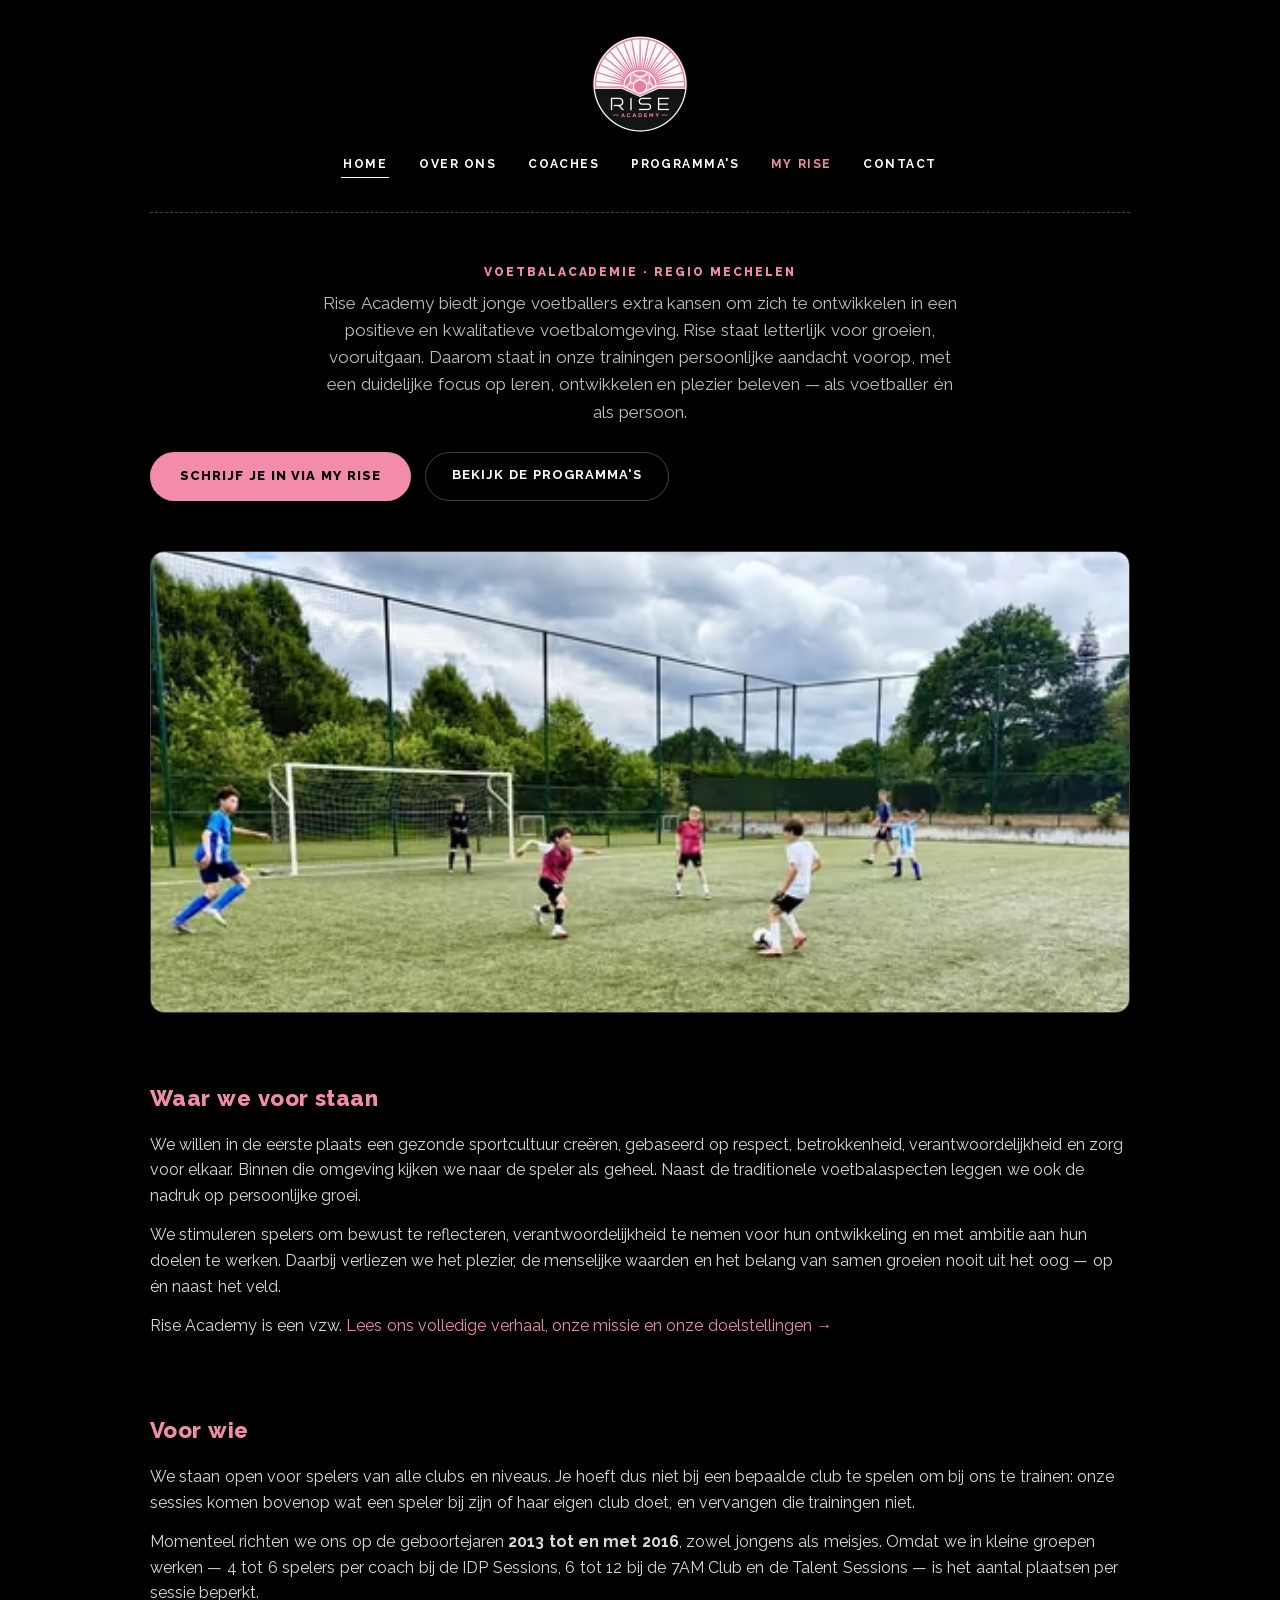
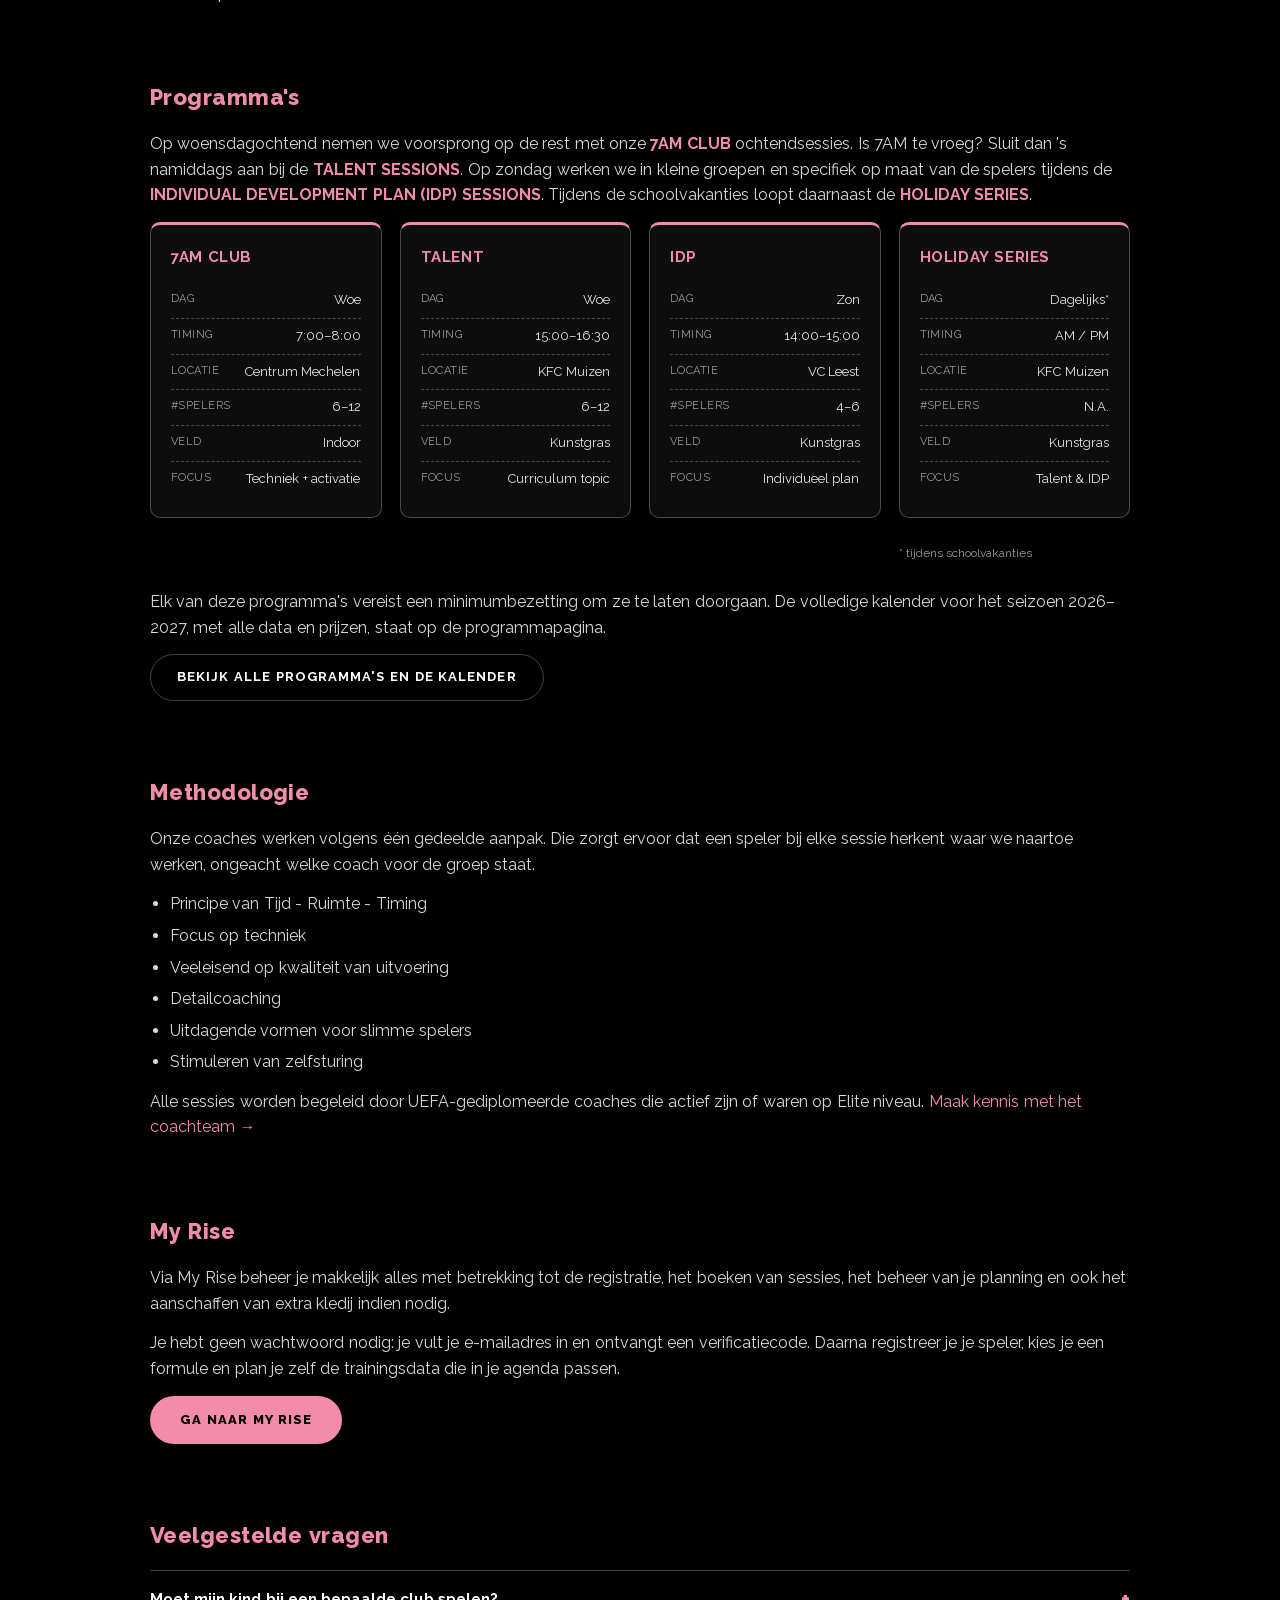
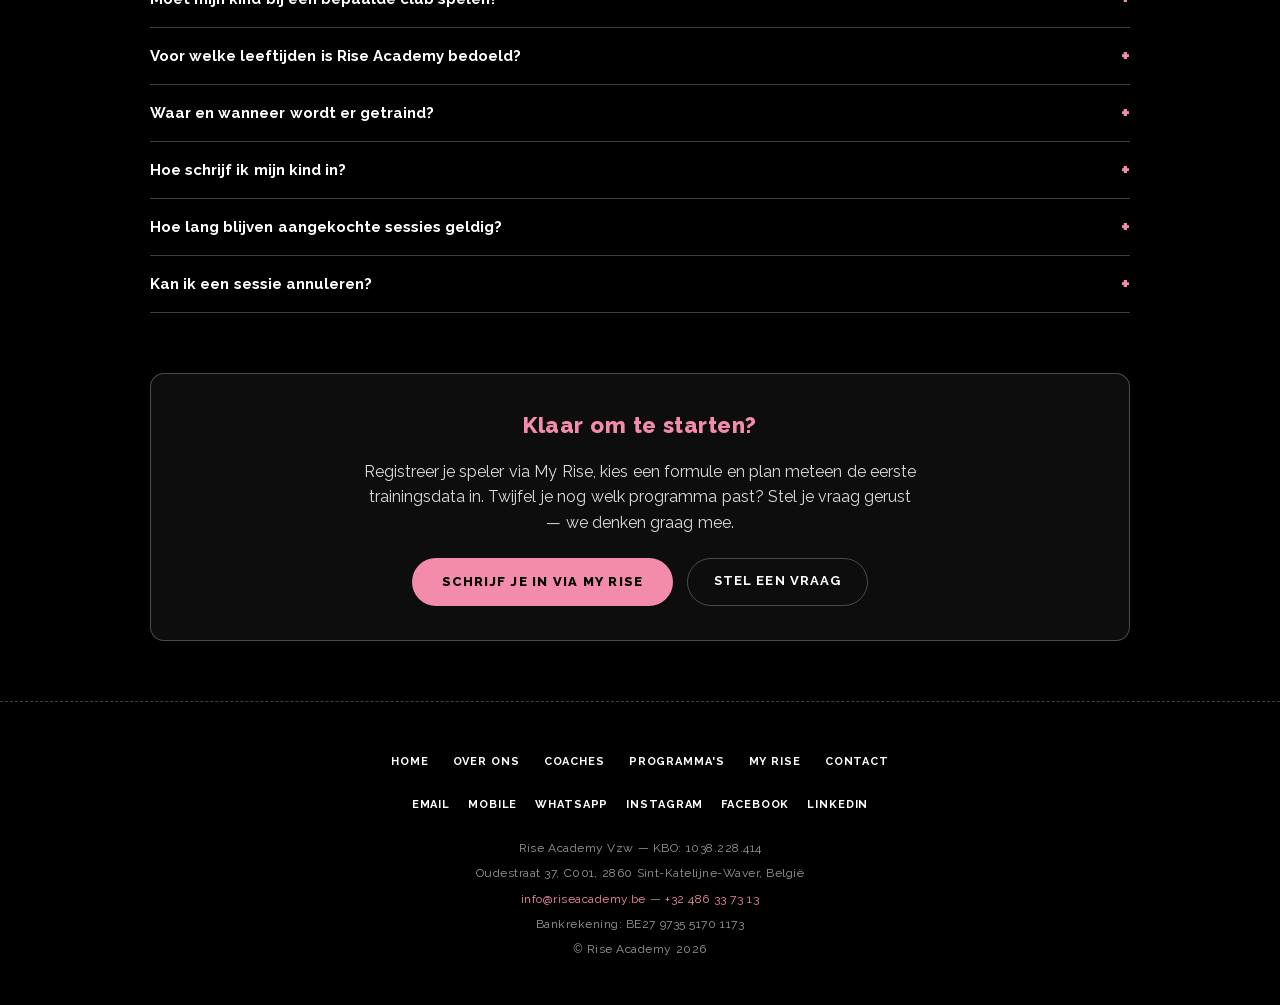
==== index.html @ 2371a27f "Add files via upload" ====
<!DOCTYPE html>
<html lang="nl">
<head>
<meta charset="UTF-8">
<meta name="viewport" content="width=device-width, initial-scale=1">
<title>Rise Academy — Voetbalacademie voor jonge spelers in Mechelen</title>
<meta name="description" content="Rise Academy biedt jonge voetballers in Mechelen extra kansen om zich te ontwikkelen: 7AM Club, Talent Sessions en IDP Sessions, begeleid door UEFA-gediplomeerde coaches.">
<link rel="canonical" href="https://riseacademy.be/">
<meta property="og:title" content="Rise Academy — Voetbalacademie voor jonge spelers">
<meta property="og:description" content="Extra kansen om te groeien als voetballer én als persoon. Ontdek onze programma's, coaches en My Rise.">
<meta property="og:type" content="website">
<meta property="og:url" content="https://riseacademy.be/">
<meta property="og:image" content="https://riseacademy.be/assets/images/logo.jpg">
<link rel="preload" href="assets/fonts/raleway.woff2" as="font" type="font/woff2" crossorigin>
<!--css--><style>@font-face{
  font-family:'Raleway';
  font-style:normal;
  font-weight:400 800;
  font-display:swap;
  src:url('assets/fonts/raleway.woff2') format('woff2');
}
:root{
  --black:#000;
  --white:#fff;
  --pink:#F38CAA;
  --pink-deep:#C23D63;
  --grey:#9a9a9a;
  --gold:#D9AE55;
  --line:rgba(255,255,255,.25);
  --panel:rgba(255,255,255,.05);
  --max:980px;
}
*,*::before,*::after{box-sizing:border-box}
html{scroll-behavior:smooth}
body{
  margin:0;
  background:var(--black);
  color:var(--white);
  font-family:'Raleway',Arial,Helvetica,sans-serif;
  font-weight:400;
  line-height:1.6;
  -webkit-font-smoothing:antialiased;
}
img{max-width:100%;display:block}
a{color:var(--pink);text-decoration:none}
a:hover{text-decoration:underline}
.wrap{max-width:var(--max);margin:0 auto;padding:0 24px}
.site-header{
  padding:36px 24px 18px;
  text-align:center;
}
.logo-badge{
  width:96px;height:96px;
  border-radius:50%;
  overflow:hidden;
  margin:0 auto 18px;
  background:var(--black);
}
.logo-badge img{width:100%;height:100%;object-fit:cover}
nav.site-nav ul{
  list-style:none;
  display:flex;
  flex-wrap:wrap;
  justify-content:center;
  gap:10px 28px;
  margin:0 0 18px;
  padding:0;
}
nav.site-nav a{
  color:var(--white);
  font-size:12px;
  font-weight:700;
  letter-spacing:.12em;
  text-transform:uppercase;
  padding:6px 2px;
}
nav.site-nav a:hover,
nav.site-nav a[aria-current="page"]{
  color:var(--pink);
  text-decoration:none;
  border-bottom:1px solid var(--pink);
}
nav.site-nav a.nav-home{color:var(--white)}
nav.site-nav a.nav-home:hover,
nav.site-nav a.nav-home[aria-current="page"]{
  color:var(--white);
  border-bottom-color:var(--white);
}
nav.site-nav a.nav-myrise{color:var(--pink)}
nav.site-nav a.nav-myrise:hover,
nav.site-nav a.nav-myrise[aria-current="page"]{
  color:var(--pink);
  border-bottom-color:var(--pink);
}
.divider{
  border:none;
  border-top:1px dashed var(--line);
  max-width:var(--max);
  margin:0 auto 40px;
}
.hero{
  text-align:center;
  padding:10px 24px 50px;
}
.hero h1{
  font-size:clamp(28px,4vw,44px);
  font-weight:800;
  color:var(--pink);
  margin:0 0 14px;
  letter-spacing:.01em;
}
.hero p.lede{
  max-width:640px;
  margin:0 auto;
  color:rgba(255,255,255,.75);
  font-size:17px;
}
.photo-band{
  border-radius:14px;
  overflow:hidden;
  border:1px solid var(--line);
  margin:0 0 8px;
}
.photo-band img{
  width:100%;
  height:min(56vh,460px);
  object-fit:cover;
  display:block;
}
.photo-grid-2{
  display:grid;
  grid-template-columns:1fr 1fr;
  gap:20px;
  margin:0 0 8px;
}
.photo-grid-2 .photo-band{margin-bottom:0}
.photo-grid-2 .photo-band img{height:min(50vh,420px)}
@media (max-width:640px){
  .photo-grid-2{grid-template-columns:1fr}
}
section{
  padding:0 24px 60px;
}
section .wrap{padding:0}
h2{
  color:var(--pink);
  font-size:22px;
  font-weight:800;
  letter-spacing:.02em;
  margin:0 0 16px;
}
h3{
  color:var(--white);
  font-size:17px;
  font-weight:700;
  letter-spacing:.04em;
  text-transform:uppercase;
  margin:26px 0 8px;
}
p{margin:0 0 14px;color:rgba(255,255,255,.85)}
ul.plain{margin:0 0 14px;padding-left:20px;color:rgba(255,255,255,.85)}
ul.plain li{margin-bottom:6px}
.eyebrow{
  color:var(--pink);
  font-size:12px;
  font-weight:800;
  letter-spacing:.16em;
  text-transform:uppercase;
  margin-bottom:8px;
  display:block;
}
.btn{
  display:inline-block;
  background:var(--pink);
  color:var(--black);
  font-weight:800;
  font-size:13px;
  letter-spacing:.08em;
  text-transform:uppercase;
  padding:14px 30px;
  border-radius:30px;
  border:none;
  cursor:pointer;
}
.btn:hover{background:#fff;text-decoration:none}
.btn-outline{
  display:inline-block;
  background:transparent;
  color:var(--white);
  font-weight:700;
  font-size:13px;
  letter-spacing:.08em;
  text-transform:uppercase;
  padding:12px 26px;
  border-radius:30px;
  border:1px solid var(--line);
}
.btn-outline:hover{border-color:var(--pink);color:var(--pink);text-decoration:none}
.grid{
  display:grid;
  gap:22px;
  grid-template-columns:repeat(auto-fit,minmax(240px,1fr));
}
.card{
  background:var(--panel);
  border:1px solid var(--line);
  border-radius:10px;
  padding:22px;
}
.card h3{margin-top:0;color:var(--pink)}
.card ul.plain{margin-bottom:0;font-size:14px}
.coaches-grid{
  display:grid;
  gap:24px;
  grid-template-columns:repeat(3,1fr);
  margin-bottom:10px;
}
@media (max-width:800px){
  .coaches-grid{grid-template-columns:repeat(2,1fr)}
}
@media (max-width:560px){
  .coaches-grid{grid-template-columns:1fr}
}
.coach-card{
  background:var(--panel);
  border:1px solid var(--line);
  border-radius:10px;
  padding:20px;
}
.coach-photo{
  width:100%;
  aspect-ratio:1/1;
  border-radius:8px;
  border:1px solid var(--line);
  background:rgba(255,255,255,.05);
  display:flex;
  align-items:center;
  justify-content:center;
  overflow:hidden;
  margin-bottom:16px;
}
.coach-photo svg{
  width:52%;
  height:52%;
  
  fill:rgba(255,255,255,.32);
}
.coach-photo img{
  width:100%;
  height:100%;
  object-fit:cover;
}
.coach-card h3{
  color:var(--pink);
  font-size:17px;
  letter-spacing:.03em;
  margin:0 0 8px;
}
.coach-card ul.plain{
  font-size:13px;
  letter-spacing:.02em;
  text-transform:uppercase;
  color:var(--grey);
  margin-bottom:0;
}
.table-wrap{overflow-x:auto;margin:0 0 20px}
table{
  border-collapse:collapse;
  width:100%;
  font-size:14px;
  min-width:480px;
}
table caption{
  text-align:left;
  color:var(--pink);
  font-weight:700;
  text-transform:uppercase;
  letter-spacing:.06em;
  font-size:12px;
  margin-bottom:8px;
}
th,td{
  border:1px solid var(--line);
  padding:10px 12px;
  text-align:left;
}
th{
  background:var(--panel);
  color:var(--pink);
  text-transform:uppercase;
  font-size:11px;
  letter-spacing:.06em;
}
td{color:rgba(255,255,255,.85)}
.summary-grid{
  display:grid;
  gap:18px;
  grid-template-columns:repeat(4,1fr);
  margin:0 0 20px;
}
@media (max-width:900px){.summary-grid{grid-template-columns:repeat(2,1fr)}}
@media (max-width:520px){.summary-grid{grid-template-columns:1fr}}
.summary-grid-note{grid-column:var(--note-col,4);margin-top:0}
@media (max-width:900px){.summary-grid-note{grid-column:var(--note-col-md,2)}}
@media (max-width:520px){.summary-grid-note{grid-column:1}}
.summary-card{
  background:var(--panel);
  border:1px solid var(--line);
  border-top:3px solid var(--pink);
  border-radius:10px;
  padding:20px;
}
.summary-card h3{
  color:var(--pink);
  margin:0 0 14px;
  font-size:15px;
}
.summary-card dl{margin:0}
.summary-card .row{
  display:flex;
  justify-content:space-between;
  gap:10px;
  padding:7px 0;
  border-top:1px dashed var(--line);
  font-size:13px;
}
.summary-card .row:first-child{border-top:none}
.summary-card .row dt{color:var(--grey);text-transform:uppercase;letter-spacing:.04em;font-size:11px}
.summary-card .row dd{margin:0;text-align:right;color:rgba(255,255,255,.9)}
.cal-dot.dot-game1ai{background:var(--gold)}
.day-detail .session-card .sc-badge.badge-game1ai{border-color:var(--gold);color:var(--gold)}
.info-strip{
  display:flex;
  flex-wrap:wrap;
  gap:0;
  border:1px solid var(--line);
  border-radius:10px;
  overflow:hidden;
  margin:0 0 22px;
}
.info-strip > div{
  flex:1 1 160px;
  padding:16px 20px;
  border-left:1px dashed var(--line);
}
.info-strip > div:first-child{border-left:none}
.info-strip .info-label{
  display:block;
  color:var(--pink);
  font-size:10px;
  font-weight:800;
  letter-spacing:.1em;
  text-transform:uppercase;
  margin-bottom:4px;
}
.info-strip .info-value{font-size:14px;color:#fff}
.profile-line{
  color:var(--pink);
  font-style:normal;
  font-weight:600;
}
.date-chips-group{margin:0 0 22px}
.date-chips-month{
  display:flex;
  align-items:baseline;
  gap:14px;
  margin:14px 0 8px;
}
.date-chips-month .month-label{
  color:var(--grey);
  font-size:11px;
  font-weight:800;
  letter-spacing:.1em;
  text-transform:uppercase;
  min-width:64px;
}
.date-chips{
  display:flex;
  flex-wrap:wrap;
  gap:8px;
}
.date-chip{
  display:inline-block;
  border:1px solid rgba(243,140,170,.5);
  color:#fff;
  background:rgba(243,140,170,.08);
  font-size:12px;
  font-weight:700;
  padding:6px 12px;
  border-radius:20px;
}
.date-chip.is-vacation{
  border-style:dashed;
  background:transparent;
  color:var(--grey);
}
.chips-note{font-size:12px;color:var(--grey);margin:8px 0 0}
.session-cards{
  display:flex;
  flex-direction:column;
  gap:8px;
  margin:0 0 22px;
}
.session-card{
  display:flex;
  align-items:center;
  gap:16px;
  border:1px solid var(--line);
  border-radius:8px;
  padding:12px 16px;
}
.session-card .sc-date{
  min-width:110px;
  font-weight:700;
  font-size:13px;
}
.session-card .sc-date .sc-day{
  display:block;
  color:var(--grey);
  font-size:10px;
  text-transform:uppercase;
  letter-spacing:.08em;
  font-weight:700;
}
.session-card .sc-time{flex:1;font-size:13px;color:rgba(255,255,255,.8)}
.session-card .sc-badge{
  border:1px solid var(--pink);
  color:var(--pink);
  font-size:10px;
  font-weight:800;
  letter-spacing:.08em;
  text-transform:uppercase;
  padding:4px 10px;
  border-radius:20px;
}
.calendar-filters{
  display:flex;
  flex-wrap:wrap;
  gap:10px;
  margin:0 0 26px;
}
.cal-filter{
  display:inline-flex;
  align-items:center;
  gap:8px;
  border:1px solid var(--line);
  color:var(--white);
  font-size:12px;
  font-weight:700;
  letter-spacing:.04em;
  text-transform:uppercase;
  padding:8px 16px;
  border-radius:30px;
  background:transparent;
  cursor:pointer;
}
.cal-filter .cal-swatch{width:11px;height:11px;flex:none;border-radius:3px}
.cal-filter[data-active="true"]{border-color:var(--pink);color:var(--pink)}
.cal-filter[data-active="false"]{opacity:.35}
.cal-months{
  display:grid;
  gap:22px;
  grid-template-columns:repeat(auto-fit,minmax(230px,1fr));
}
.cal-month{
  border:1px solid var(--line);
  border-radius:10px;
  padding:16px;
}
.cal-month h4{
  margin:0 0 12px;
  color:var(--pink);
  font-size:13px;
  font-weight:800;
  letter-spacing:.08em;
  text-transform:uppercase;
  text-align:center;
}
.cal-grid{
  display:grid;
  grid-template-columns:repeat(7,1fr);
  gap:4px;
  text-align:center;
}
.cal-grid .cal-dow{
  font-size:9px;
  color:var(--grey);
  letter-spacing:.04em;
  padding-bottom:4px;
}
.cal-grid .cal-day{
  position:relative;
  aspect-ratio:1/1;
  display:flex;
  align-items:center;
  justify-content:center;
  font-size:11px;
  color:rgba(255,255,255,.55);
  border-radius:6px;
  transition:background-color .15s;
}
.cal-grid .cal-day.empty{visibility:hidden}
.cal-grid .cal-day.has-session{
  color:#fff;
  font-weight:700;
  cursor:pointer;
}
.cal-grid .cal-day.has-session:hover{background:rgba(255,255,255,.1)}
.cal-grid .cal-day.is-selected{
  background:rgba(255,255,255,.05);
  box-shadow:0 0 0 2px var(--pink) inset;
}
.cal-grid .cal-day .cal-dots{
  position:absolute;
  bottom:3px;
  left:50%;
  transform:translateX(-50%);
  display:flex;
  gap:3px;
}
.cal-dot{width:7px;height:7px;border-radius:2px}
.cal-dot.dot-amclub{background:var(--pink)}
.cal-dot.dot-talent{background:#fff}
.cal-dot.dot-idp{background:var(--pink-deep)}
.cal-dot.dot-holiday{background:var(--grey)}
.cal-dot.hidden-type{display:none}
.cal-legend{
  display:flex;
  flex-wrap:wrap;
  gap:16px;
  margin:22px 0 0;
  font-size:11px;
  color:var(--grey);
  text-transform:uppercase;
  letter-spacing:.04em;
}
.cal-legend span{display:inline-flex;align-items:center;gap:6px}
.day-detail-backdrop{
  display:none;
  position:fixed;
  inset:0;
  background:rgba(0,0,0,.75);
  z-index:200;
  align-items:center;
  justify-content:center;
  padding:24px;
}
.day-detail-backdrop.is-open{display:flex}
.day-detail{
  background:#0a0a0a;
  border:1px solid var(--line);
  border-radius:14px;
  padding:26px;
  max-width:520px;
  width:100%;
  max-height:80vh;
  overflow-y:auto;
  box-shadow:0 20px 60px rgba(0,0,0,.6);
}
.day-detail-header{
  display:flex;
  align-items:center;
  justify-content:space-between;
  gap:12px;
  margin-bottom:16px;
}
.day-detail-header h4{
  margin:0;
  color:var(--pink);
  font-size:16px;
  font-weight:700;
  text-transform:none;
  letter-spacing:.01em;
}
.day-detail-close{
  background:none;
  border:1px solid var(--line);
  color:var(--grey);
  font-size:13px;
  line-height:1;
  cursor:pointer;
  padding:6px 10px;
  border-radius:20px;
}
.day-detail-close:hover{border-color:var(--pink);color:var(--pink)}
.day-detail-empty{color:var(--grey);font-size:13px;margin:0}
.day-detail .session-card .sc-badge.badge-amclub{border-color:var(--pink);color:var(--pink)}
.day-detail .session-card .sc-badge.badge-talent{border-color:#fff;color:#fff}
.day-detail .session-card .sc-badge.badge-idp{border-color:var(--pink-deep);color:var(--pink-deep)}
.day-detail .session-card .sc-badge.badge-holiday{border-color:var(--grey);color:var(--grey)}
.social-icons{
  display:flex;
  flex-wrap:wrap;
  justify-content:center;
  gap:18px;
  margin:0 0 34px;
}
.social-icon{
  display:flex;
  flex-direction:column;
  align-items:center;
  gap:8px;
  width:76px;
  color:var(--white);
}
.social-icon svg{width:26px;height:26px;fill:none;stroke:currentColor;stroke-width:1.6}
.social-icon span{font-size:10px;font-weight:700;letter-spacing:.06em;text-transform:uppercase;color:var(--grey)}
.social-icon:hover{color:var(--pink)}
.social-icon:hover span{color:var(--pink)}
.pill-nav{
  display:flex;
  flex-wrap:wrap;
  gap:10px;
  margin:0 0 34px;
}
.pill-nav a{
  border:1px solid var(--line);
  color:var(--white);
  font-size:12px;
  font-weight:700;
  letter-spacing:.06em;
  text-transform:uppercase;
  padding:9px 18px;
  border-radius:30px;
}
.pill-nav a:hover{border-color:var(--pink);color:var(--pink);text-decoration:none}
.program-block{
  border-top:1px dashed var(--line);
  padding-top:40px;
  margin-top:40px;
  scroll-margin-top:24px;
}
.steps{
  display:grid;
  gap:16px;
  grid-template-columns:repeat(4,1fr);
  margin:20px 0 10px;
}
@media (max-width:880px){
  .steps{grid-template-columns:repeat(2,1fr)}
}
@media (max-width:520px){
  .steps{grid-template-columns:1fr}
}
.step-card{
  background:var(--panel);
  border:1px solid var(--line);
  border-radius:10px;
  padding:22px;
}
.step-card .step-num{
  color:var(--pink);
  font-weight:800;
  font-size:12px;
  letter-spacing:.1em;
  text-transform:uppercase;
  margin-bottom:6px;
  display:block;
}
.contact-list{list-style:none;margin:0 0 30px;padding:0}
.contact-list li{
  border-top:1px dashed var(--line);
  padding:14px 0;
  font-size:15px;
}
.contact-list li:first-child{border-top:none}
.contact-list span{
  display:inline-block;
  width:110px;
  color:var(--grey);
  font-size:11px;
  letter-spacing:.08em;
  text-transform:uppercase;
}
.cta-center{text-align:center;margin:28px 0 0}
.contact-form{
  max-width:520px;
  margin:0 0 10px;
}
.contact-form .form-row{
  margin-bottom:18px;
}
.contact-form label{
  display:block;
  color:var(--grey);
  font-size:11px;
  font-weight:700;
  letter-spacing:.08em;
  text-transform:uppercase;
  margin-bottom:8px;
}
.contact-form input,
.contact-form textarea{
  width:100%;
  background:var(--panel);
  border:1px solid var(--line);
  border-radius:8px;
  padding:12px 14px;
  color:#fff;
  font-family:inherit;
  font-size:14px;
  resize:vertical;
}
.contact-form input:focus,
.contact-form textarea:focus{
  outline:none;
  border-color:var(--pink);
}
.contact-form button{margin-bottom:10px}
.myrise-embed{
  border:1px solid var(--line);
  border-radius:14px;
  overflow:hidden;
  margin:0 0 12px;
  background:var(--panel);
}
.myrise-embed iframe{
  width:100%;
  height:min(85vh,900px);
  border:none;
  display:block;
}
.myrise-panel{
  text-align:center;
  background:var(--panel);
  border:1px solid var(--line);
  border-radius:14px;
  padding:50px 30px;
  margin:0 0 40px;
}
.myrise-panel h2{margin-bottom:10px}
footer{
  padding:50px 24px 40px;
  text-align:center;
  border-top:1px dashed var(--line);
  color:var(--grey);
  font-size:12px;
  letter-spacing:.04em;
}
footer p{color:var(--grey);font-size:12px;margin:0 0 6px}
.social-links{
  display:flex;
  justify-content:center;
  gap:18px;
  margin:0 0 26px;
  flex-wrap:wrap;
}
.social-links a{
  color:var(--white);
  font-size:11px;
  font-weight:700;
  letter-spacing:.08em;
  text-transform:uppercase;
}
.social-links a:hover{color:var(--pink);text-decoration:none}
.back-home{
  display:inline-block;
  margin-bottom:26px;
  color:var(--grey);
  font-size:11px;
  letter-spacing:.1em;
  text-transform:uppercase;
}
.back-home:hover{color:var(--pink)}
@media (max-width:600px){
  .site-header{padding:26px 16px 14px}
  section{padding:0 16px 46px}
}
.skip-link{
  position:absolute;left:-9999px;top:0;
  background:var(--pink);color:var(--black);
  padding:12px 20px;border-radius:0 0 8px 0;
  font-weight:800;font-size:13px;letter-spacing:.06em;text-transform:uppercase;
  z-index:100;
}
.skip-link:focus{left:0;text-decoration:none}
a.logo-badge{display:block;text-decoration:none}
a.logo-badge:hover{outline:2px solid var(--pink);outline-offset:3px}
nav.site-nav a:focus-visible,
.skip-link:focus-visible,
footer a:focus-visible{outline:2px solid var(--pink);outline-offset:3px}
.breadcrumb{
  max-width:var(--max);margin:0 auto;padding:14px 24px 0;
  font-size:11px;letter-spacing:.08em;text-transform:uppercase;color:var(--grey);
}
.breadcrumb ol{list-style:none;display:flex;flex-wrap:wrap;gap:8px;margin:0;padding:0}
.breadcrumb li+li::before{content:"›";margin-right:8px;color:var(--grey)}
.breadcrumb a{color:var(--grey)}
.breadcrumb a:hover{color:var(--pink)}
.breadcrumb [aria-current]{color:var(--white)}
.cta-band{
  border:1px solid var(--line);
  border-radius:14px;
  background:var(--panel);
  padding:34px 28px;
  text-align:center;
}
.cta-band h2{margin-top:0}
.cta-band p{max-width:56ch;margin-left:auto;margin-right:auto}
.cta-actions{
  display:flex;flex-wrap:wrap;justify-content:center;
  gap:14px;margin-top:22px;
}
.hero-actions{display:flex;flex-wrap:wrap;gap:14px;margin-top:26px}
.faq{border-top:1px solid var(--line);margin-top:8px}
.faq details{border-bottom:1px solid var(--line);padding:16px 0}
.faq summary{
  cursor:pointer;font-weight:700;font-size:15px;
  list-style:none;display:flex;justify-content:space-between;gap:16px;align-items:center;
}
.faq summary::-webkit-details-marker{display:none}
.faq summary::after{content:"+";color:var(--pink);font-weight:800;font-size:20px;line-height:1}
.faq details[open] summary::after{content:"–"}
.faq summary:hover{color:var(--pink)}
.faq p{margin:12px 0 0;color:#d8d8d8;font-size:14px}
.footer-nav{
  display:flex;justify-content:center;flex-wrap:wrap;
  gap:10px 24px;margin:0 0 24px;padding:0;list-style:none;
}
.footer-nav a{
  color:var(--white);font-size:11px;font-weight:700;
  letter-spacing:.08em;text-transform:uppercase;
}
.footer-nav a:hover{color:var(--pink);text-decoration:none}
@media (max-width:600px){
  .cta-band{padding:26px 18px}
  .hero-actions .btn,.hero-actions .btn-outline,
  .cta-actions .btn,.cta-actions .btn-outline{width:100%;text-align:center}
  .breadcrumb{padding:12px 16px 0}
}
.promo{
  position:relative;
  display:flex;
  align-items:center;
  gap:22px;
  max-width:900px;
  margin:0 auto 30px;
  padding:26px 30px;
  border:1px solid rgba(243,140,170,.45);
  border-radius:14px;
  background:#000;
  color:var(--white);
  text-align:left;
}
.promo:hover{border-color:var(--pink);text-decoration:none}
.promo:focus-visible{outline:2px solid var(--pink);outline-offset:3px}
.promo::before,.promo::after{content:"";position:absolute;width:14px;height:14px;pointer-events:none}
.promo::before{top:9px;left:9px;border-top:1px solid rgba(243,140,170,.75);border-left:1px solid rgba(243,140,170,.75)}
.promo::after{bottom:9px;right:9px;border-bottom:1px solid rgba(243,140,170,.75);border-right:1px solid rgba(243,140,170,.75)}
.promo-body{flex:1 1 auto;display:block;min-width:0}
.promo-lockup{display:flex;align-items:center;gap:12px;margin:0 0 16px}
.promo-g1{
  font-family:ui-monospace,SFMono-Regular,Menlo,Consolas,monospace;
  font-size:15px;letter-spacing:.16em;color:rgba(255,255,255,.92);font-weight:400;
}
.promo-x{color:rgba(255,255,255,.4);font-size:13px}
.promo-lockup img{width:34px;height:34px;border-radius:50%;display:block}
.promo-eyebrow{
  display:block;font-family:ui-monospace,SFMono-Regular,Menlo,Consolas,monospace;
  font-size:10px;letter-spacing:.2em;text-transform:uppercase;color:var(--pink);margin:0 0 10px;
}
.promo-title,.promo-claim{
  display:block;font-size:clamp(19px,2.2vw,25px);font-weight:800;
  line-height:1.14;letter-spacing:-.01em;margin:0;
}
.promo-title{color:var(--white)}
.promo-claim{color:var(--pink);margin-bottom:14px}
.promo-date{
  display:block;font-family:ui-monospace,SFMono-Regular,Menlo,Consolas,monospace;
  font-size:12.5px;font-weight:700;letter-spacing:.06em;text-transform:uppercase;
  color:rgba(255,255,255,.92);padding-top:12px;margin:0 0 16px;
  border-top:1px solid rgba(243,140,170,.3);
}
.promo-listlabel{
  display:block;font-family:ui-monospace,SFMono-Regular,Menlo,Consolas,monospace;
  font-size:9.5px;letter-spacing:.2em;text-transform:uppercase;color:rgba(255,255,255,.45);margin:0 0 8px;
}
.promo-list{display:block;margin:0 0 16px}
.promo-list span{display:block;font-size:13.5px;font-weight:700;color:var(--white);margin:0 0 5px;padding-left:26px;position:relative}
.promo-list span::before{
  content:attr(data-n);position:absolute;left:0;top:1px;
  font-family:ui-monospace,SFMono-Regular,Menlo,Consolas,monospace;
  font-size:9.5px;font-weight:400;color:var(--pink);letter-spacing:.1em;
}
.promo-price{display:flex;align-items:flex-start;gap:18px;margin:0 0 16px;flex-wrap:wrap}
.promo-amount{flex:none}
.promo-amount b{display:block;font-size:30px;font-weight:800;line-height:1;color:var(--white)}
.promo-amount i{
  display:block;font-style:normal;margin-top:4px;
  font-family:ui-monospace,SFMono-Regular,Menlo,Consolas,monospace;
  font-size:9px;letter-spacing:.1em;text-transform:uppercase;color:rgba(255,255,255,.45);
}
.promo-voucher{flex:1 1 240px;border-left:1px solid rgba(243,140,170,.3);padding-left:18px}
.promo-voucher b{display:block;font-size:13.5px;font-weight:700;color:var(--pink);margin:0 0 2px}
.promo-voucher i{display:block;font-style:normal;font-size:12px;color:rgba(255,255,255,.6);line-height:1.45;max-width:38ch;margin-top:5px}
.promo-actions{display:flex;align-items:center;gap:16px;flex-wrap:wrap}
.promo-btn{
  display:inline-block;background:var(--pink);color:#000;
  font-size:12px;font-weight:800;letter-spacing:.09em;text-transform:uppercase;
  padding:13px 24px;border-radius:4px;
}
.promo:hover .promo-btn{background:#fff}
.promo-note{
  font-family:ui-monospace,SFMono-Regular,Menlo,Consolas,monospace;
  font-size:9.5px;letter-spacing:.16em;text-transform:uppercase;color:rgba(255,255,255,.45);
}
.promo-screen{
  flex:none;display:block;width:192px;
  filter:drop-shadow(0 14px 30px rgba(0,0,0,.85));
  line-height:0;
}
.promo-screen img{width:100%;height:auto;display:block}
@media (max-width:820px){
  .promo{flex-direction:column-reverse;align-items:stretch;gap:20px;padding:22px}
  .promo-screen{width:100%;max-width:132px;align-self:center}
  .promo-title,.promo-claim{font-size:20px}
  .promo-voucher{border-left:none;padding-left:0;flex-basis:100%}
  
  .promo-listlabel,.promo-note,.promo-amount i{font-size:10.5px}
  .promo-eyebrow{font-size:10.5px}
}</style><!--/css-->
<script type="application/ld+json">
{
  "@context": "https://schema.org",
  "@type": "SportsActivityLocation",
  "name": "Rise Academy",
  "url": "https://riseacademy.be/",
  "image": "https://riseacademy.be/assets/images/logo.jpg",
  "email": "info@riseacademy.be",
  "telephone": "+32486337313",
  "address": {"@type": "PostalAddress", "streetAddress": "Oudestraat 37, C001", "postalCode": "2860", "addressLocality": "Sint-Katelijne-Waver", "addressCountry": "BE"},
  "sameAs": [
    "https://www.instagram.com/riseacademy.be",
    "https://www.facebook.com/profile.php?id=61588102003054"
  ]
}
</script>
<script type="application/ld+json">
{
  "@context": "https://schema.org",
  "@type": "FAQPage",
  "mainEntity": [
    {
      "@type": "Question",
      "name": "Moet mijn kind bij een bepaalde club spelen?",
      "acceptedAnswer": {
        "@type": "Answer",
        "text": "Nee. We staan open voor spelers van alle clubs en niveaus. Onze sessies komen bovenop de clubtraining en vervangen die niet."
      }
    },
    {
      "@type": "Question",
      "name": "Voor welke leeftijden is Rise Academy bedoeld?",
      "acceptedAnswer": {
        "@type": "Answer",
        "text": "We richten ons momenteel op de geboortejaren 2013 tot en met 2016, jongens en meisjes."
      }
    },
    {
      "@type": "Question",
      "name": "Waar en wanneer wordt er getraind?",
      "acceptedAnswer": {
        "@type": "Answer",
        "text": "De 7AM Club traint op woensdagochtend van 7:00 tot 8:00 indoor in het centrum van Mechelen. De Talent Sessions volgen op woensdagnamiddag van 15:00 tot 16:30 bij KFC Muizen. De IDP Sessions gaan door op zondag van 14:00 tot 15:00 bij VC Leest. Tijdens de schoolvakanties loopt de Holiday Series bij KFC Muizen."
      }
    },
    {
      "@type": "Question",
      "name": "Hoe schrijf ik mijn kind in?",
      "acceptedAnswer": {
        "@type": "Answer",
        "text": "Registreren gebeurt volledig via My Rise. Je vult je e-mailadres in, registreert je speler, kiest een formule en plant vervolgens zelf de trainingsdata in."
      }
    },
    {
      "@type": "Question",
      "name": "Hoe lang blijven aangekochte sessies geldig?",
      "acceptedAnswer": {
        "@type": "Answer",
        "text": "Je sessies blijven het volledige seizoen 2026–2027 geldig. Ze vervallen dus niet per maand of per reeks."
      }
    },
    {
      "@type": "Question",
      "name": "Kan ik een sessie annuleren?",
      "acceptedAnswer": {
        "@type": "Answer",
        "text": "Ja. Voor de 7AM Club en de Talent Sessions kan dat tot 12 uur op voorhand, voor de IDP Sessions tot 48 uur op voorhand. Bij ziekte of blessure neem je best rechtstreeks contact met ons op."
      }
    }
  ]
}
</script>
</head>
<body>

<a class="skip-link" href="#content">Naar de inhoud</a>

<header class="site-header">
  <a class="logo-badge" href="index.html" aria-label="Rise Academy — naar de homepagina"><img src="assets/images/logo-192.jpg" alt="Rise Academy logo" width="96" height="96"></a>
  <nav class="site-nav" aria-label="Hoofdmenu">
    <ul>
      <li><a href="index.html" class="nav-home" aria-current="page">Home</a></li>
      <li><a href="over-ons.html">Over ons</a></li>
      <li><a href="coaches.html">Coaches</a></li>
      <li><a href="programmas.html">Programma's</a></li>
      <li><a href="my-rise.html" class="nav-myrise">My Rise</a></li>
      <li><a href="contact.html">Contact</a></li>
    </ul>
  </nav>
</header>
<hr class="divider">

<main id="content">
  <section class="hero">
    <div class="wrap">
      <span class="eyebrow">Voetbalacademie · regio Mechelen</span>
      <a class="promo" href="my-rise.html" id="promoGame1" data-tot="2026-09-27">
        <span class="promo-body">
          <span class="promo-lockup">
            <span class="promo-g1">GAME(1).AI</span>
            <span class="promo-x">&times;</span>
            <img src="assets/images/logo-192.jpg" alt="" width="34" height="34" loading="lazy" decoding="async">
          </span>
          <span class="promo-eyebrow">Exclusief event &middot; AI-spelersanalyse</span>
          <span class="promo-title">Discover your potential.</span>
          <span class="promo-claim">Datagedreven spelersanalyse met AI</span>
          <span class="promo-date">Zondag 27 sept 2026 &middot; 13:00&ndash;15:00 &middot; VC Leest</span>
          <span class="promo-listlabel">Wat je krijgt</span>
          <span class="promo-list">
            <span data-n="01">Performance rapport</span>
            <span data-n="02">Persoonlijk ontwikkelingsplan</span>
            <span data-n="03">Digitale spelerskaart om te delen</span>
          </span>
          <span class="promo-price">
            <span class="promo-amount"><b>&euro;35</b><i>Assessment + rapport</i></span>
            <span class="promo-voucher">
              <b>Incl. &euro;20 voucher</b>
              <b>Gratis voor Rise Academy leden</b>
              <i>Voucher voor je 1ste registratie Talent of IDP &middot; gratis voor leden met 5 Talent- of IDP-sessies</i>
            </span>
          </span>
          <span class="promo-actions">
            <span class="promo-btn">Boek je Game1.AI testing &rarr;</span>
            <span class="promo-note">Beperkt aantal plaatsen</span>
          </span>
        </span>
        <span class="promo-screen">
          <picture>
            <source type="image/avif" srcset="assets/images/game1-iphone-340.avif 340w, assets/images/game1-iphone-560.avif 560w" sizes="(max-width:820px) 132px, 192px">
            <img src="assets/images/game1-iphone-560.jpg" srcset="assets/images/game1-iphone-340.jpg 340w, assets/images/game1-iphone-560.jpg 560w" sizes="(max-width:820px) 132px, 192px" width="560" height="1155" loading="lazy" decoding="async" alt="Telefoon die tijdens een sprinttest een speler doormeet, met de bewegingspunten van de AI over het beeld">
          </picture>
        </span>
      </a>
      <script>
      /* Verbergt de aankondiging zodra het event voorbij is, zodat er geen
         verlopen datum blijft staan. Staat vlak na het element zelf, zodat
         er geen sprong in de opmaak ontstaat. */
      (function(){var a=document.getElementById('promoGame1');
        if(a && new Date() > new Date(a.dataset.tot+'T23:59:59')) a.remove();})();
      </script>
      <p class="lede">Rise Academy biedt jonge voetballers extra kansen om zich te ontwikkelen in een positieve en kwalitatieve voetbalomgeving. Rise staat letterlijk voor groeien, vooruitgaan. Daarom staat in onze trainingen persoonlijke aandacht voorop, met een duidelijke focus op leren, ontwikkelen en plezier beleven — als voetballer én als persoon.</p>
      <div class="hero-actions">
        <a href="my-rise.html" class="btn">Schrijf je in via My Rise</a>
        <a href="programmas.html" class="btn-outline">Bekijk de programma's</a>
      </div>
    </div>
  </section>

  <section>
    <div class="wrap">
      <div class="photo-band">
        <picture>
          <source type="image/avif" srcset="assets/images/action-team-480.avif 480w, assets/images/action-team-800.avif 800w, assets/images/action-team-1200.avif 1200w" sizes="(max-width:980px) calc(100vw - 48px), 932px">
          <img src="assets/images/action-team.jpg" srcset="assets/images/action-team-480.jpg 480w, assets/images/action-team-800.jpg 800w, assets/images/action-team.jpg 1200w" sizes="(max-width:980px) calc(100vw - 48px), 932px"
               width="1200" height="647" fetchpriority="high" decoding="async"
               alt="Spelers van Rise Academy tijdens een wedstrijdvorm op kunstgras">
        </picture>
      </div>
    </div>
  </section>

  <section>
    <div class="wrap">
      <h2>Waar we voor staan</h2>
      <p>We willen in de eerste plaats een gezonde sportcultuur creëren, gebaseerd op respect, betrokkenheid, verantwoordelijkheid en zorg voor elkaar. Binnen die omgeving kijken we naar de speler als geheel. Naast de traditionele voetbalaspecten leggen we ook de nadruk op persoonlijke groei.</p>
      <p>We stimuleren spelers om bewust te reflecteren, verantwoordelijkheid te nemen voor hun ontwikkeling en met ambitie aan hun doelen te werken. Daarbij verliezen we het plezier, de menselijke waarden en het belang van samen groeien nooit uit het oog — op én naast het veld.</p>
      <p>Rise Academy is een vzw. <a href="over-ons.html">Lees ons volledige verhaal, onze missie en onze doelstellingen →</a></p>
    </div>
  </section>

  <section>
    <div class="wrap">
      <h2>Voor wie</h2>
      <p>We staan open voor spelers van alle clubs en niveaus. Je hoeft dus niet bij een bepaalde club te spelen om bij ons te trainen: onze sessies komen bovenop wat een speler bij zijn of haar eigen club doet, en vervangen die trainingen niet.</p>
      <p>Momenteel richten we ons op de geboortejaren <strong>2013 tot en met 2016</strong>, zowel jongens als meisjes. Omdat we in kleine groepen werken — 4 tot 6 spelers per coach bij de IDP Sessions, 6 tot 12 bij de 7AM Club en de Talent Sessions — is het aantal plaatsen per sessie beperkt.</p>
    </div>
  </section>

  <section>
    <div class="wrap">
      <h2>Programma's</h2>
      <p>Op woensdagochtend nemen we voorsprong op de rest met onze <a href="programmas.html#amclub"><strong>7AM CLUB</strong></a> ochtendsessies. Is 7AM te vroeg? Sluit dan 's namiddags aan bij de <a href="programmas.html#talent"><strong>TALENT SESSIONS</strong></a>. Op zondag werken we in kleine groepen en specifiek op maat van de spelers tijdens de <a href="programmas.html#idp"><strong>INDIVIDUAL DEVELOPMENT PLAN (IDP) SESSIONS</strong></a>. Tijdens de schoolvakanties loopt daarnaast de <a href="programmas.html#holidayseries"><strong>HOLIDAY SERIES</strong></a>.</p>

      <div class="summary-grid">
        <div class="summary-card">
          <h3>7AM Club</h3>
          <dl>
            <div class="row"><dt>Dag</dt><dd>Woe</dd></div>
            <div class="row"><dt>Timing</dt><dd>7:00–8:00</dd></div>
            <div class="row"><dt>Locatie</dt><dd>Centrum Mechelen</dd></div>
            <div class="row"><dt>#Spelers</dt><dd>6–12</dd></div>
            <div class="row"><dt>Veld</dt><dd>Indoor</dd></div>
            <div class="row"><dt>Focus</dt><dd>Techniek + activatie</dd></div>
          </dl>
        </div>
        <div class="summary-card">
          <h3>Talent</h3>
          <dl>
            <div class="row"><dt>Dag</dt><dd>Woe</dd></div>
            <div class="row"><dt>Timing</dt><dd>15:00–16:30</dd></div>
            <div class="row"><dt>Locatie</dt><dd>KFC Muizen</dd></div>
            <div class="row"><dt>#Spelers</dt><dd>6–12</dd></div>
            <div class="row"><dt>Veld</dt><dd>Kunstgras</dd></div>
            <div class="row"><dt>Focus</dt><dd>Curriculum topic</dd></div>
          </dl>
        </div>
        <div class="summary-card">
          <h3>IDP</h3>
          <dl>
            <div class="row"><dt>Dag</dt><dd>Zon</dd></div>
            <div class="row"><dt>Timing</dt><dd>14:00–15:00</dd></div>
            <div class="row"><dt>Locatie</dt><dd>VC Leest</dd></div>
            <div class="row"><dt>#Spelers</dt><dd>4–6</dd></div>
            <div class="row"><dt>Veld</dt><dd>Kunstgras</dd></div>
            <div class="row"><dt>Focus</dt><dd>Individueel plan</dd></div>
          </dl>
        </div>
        <div class="summary-card">
          <h3>Holiday Series</h3>
          <dl>
            <div class="row"><dt>Dag</dt><dd>Dagelijks*</dd></div>
            <div class="row"><dt>Timing</dt><dd>AM / PM</dd></div>
            <div class="row"><dt>Locatie</dt><dd>KFC Muizen</dd></div>
            <div class="row"><dt>#Spelers</dt><dd>N.A.</dd></div>
            <div class="row"><dt>Veld</dt><dd>Kunstgras</dd></div>
            <div class="row"><dt>Focus</dt><dd>Talent &amp; IDP</dd></div>
          </dl>
        </div>

        <p class="chips-note summary-grid-note">* tijdens schoolvakanties</p>
      </div>

      <p style="margin-top:26px">Elk van deze programma's vereist een minimumbezetting om ze te laten doorgaan. De volledige kalender voor het seizoen 2026–2027, met alle data en prijzen, staat op de programmapagina.</p>
      <p><a href="programmas.html" class="btn-outline">Bekijk alle programma's en de kalender</a></p>
    </div>
  </section>

  <section>
    <div class="wrap">
      <h2>Methodologie</h2>
      <p>Onze coaches werken volgens één gedeelde aanpak. Die zorgt ervoor dat een speler bij elke sessie herkent waar we naartoe werken, ongeacht welke coach voor de groep staat.</p>
      <ul class="plain">
        <li>Principe van Tijd - Ruimte - Timing</li>
        <li>Focus op techniek</li>
        <li>Veeleisend op kwaliteit van uitvoering</li>
        <li>Detailcoaching</li>
        <li>Uitdagende vormen voor slimme spelers</li>
        <li>Stimuleren van zelfsturing</li>
      </ul>
      <p>Alle sessies worden begeleid door UEFA-gediplomeerde coaches die actief zijn of waren op Elite niveau. <a href="coaches.html">Maak kennis met het coachteam →</a></p>
    </div>
  </section>

  <section>
    <div class="wrap">
      <h2>My Rise</h2>
      <p>Via My Rise beheer je makkelijk alles met betrekking tot de registratie, het boeken van sessies, het beheer van je planning en ook het aanschaffen van extra kledij indien nodig.</p>
      <p>Je hebt geen wachtwoord nodig: je vult je e-mailadres in en ontvangt een verificatiecode. Daarna registreer je je speler, kies je een formule en plan je zelf de trainingsdata die in je agenda passen.</p>
      <p><a href="my-rise.html" class="btn">Ga naar My Rise</a></p>
    </div>
  </section>

  <section>
    <div class="wrap">
      <h2>Veelgestelde vragen</h2>
      <div class="faq">
        <details>
          <summary>Moet mijn kind bij een bepaalde club spelen?</summary>
          <p>Nee. We staan open voor spelers van alle clubs en niveaus. Onze sessies komen bovenop de clubtraining en vervangen die niet.</p>
        </details>
        <details>
          <summary>Voor welke leeftijden is Rise Academy bedoeld?</summary>
          <p>We richten ons momenteel op de geboortejaren 2013 tot en met 2016, jongens en meisjes.</p>
        </details>
        <details>
          <summary>Waar en wanneer wordt er getraind?</summary>
          <p>De 7AM Club traint op woensdagochtend van 7:00 tot 8:00 indoor in het centrum van Mechelen. De Talent Sessions volgen op woensdagnamiddag van 15:00 tot 16:30 bij KFC Muizen. De IDP Sessions gaan door op zondag van 14:00 tot 15:00 bij VC Leest. Tijdens de schoolvakanties loopt de Holiday Series bij KFC Muizen.</p>
        </details>
        <details>
          <summary>Hoe schrijf ik mijn kind in?</summary>
          <p>Registreren gebeurt volledig via <a href="my-rise.html">My Rise</a>. Je vult je e-mailadres in, registreert je speler, kiest een formule en plant vervolgens zelf de trainingsdata in.</p>
        </details>
        <details>
          <summary>Hoe lang blijven aangekochte sessies geldig?</summary>
          <p>Je sessies blijven het volledige seizoen 2026–2027 geldig. Ze vervallen dus niet per maand of per reeks.</p>
        </details>
        <details>
          <summary>Kan ik een sessie annuleren?</summary>
          <p>Ja. Voor de 7AM Club en de Talent Sessions kan dat tot 12 uur op voorhand, voor de IDP Sessions tot 48 uur op voorhand. Bij ziekte of blessure neem je best rechtstreeks contact met ons op.</p>
        </details>
      </div>
    </div>
  </section>

  <section>
    <div class="wrap">
      <div class="cta-band">
        <h2>Klaar om te starten?</h2>
        <p>Registreer je speler via My Rise, kies een formule en plan meteen de eerste trainingsdata in. Twijfel je nog welk programma past? Stel je vraag gerust — we denken graag mee.</p>
        <div class="cta-actions">
          <a href="my-rise.html" class="btn">Schrijf je in via My Rise</a>
          <a href="contact.html" class="btn-outline">Stel een vraag</a>
        </div>
      </div>
    </div>
  </section>
</main>

<footer>
  <nav aria-label="Voettekstnavigatie">
    <ul class="footer-nav">
      <li><a href="index.html">Home</a></li>
      <li><a href="over-ons.html">Over ons</a></li>
      <li><a href="coaches.html">Coaches</a></li>
      <li><a href="programmas.html">Programma's</a></li>
      <li><a href="my-rise.html">My Rise</a></li>
      <li><a href="contact.html">Contact</a></li>
    </ul>
  </nav>
  <div class="social-links">
    <a href="mailto:info@riseacademy.be">Email</a>
    <a href="tel:+32486337313">Mobile</a>
    <a href="https://wa.me/32486337313" target="_blank" rel="noopener">WhatsApp</a>
    <a href="https://www.instagram.com/riseacademy.be" target="_blank" rel="noopener">Instagram</a>
    <a href="https://www.facebook.com/profile.php?id=61588102003054" target="_blank" rel="noopener">Facebook</a>
    <a href="https://www.linkedin.com/in/jelle-van-camp-3b040119/" target="_blank" rel="noopener">LinkedIn</a>
  </div>
  <p>Rise Academy Vzw — KBO: 1038.228.414</p>
  <p>Oudestraat 37, C001, 2860 Sint-Katelijne-Waver, België</p>
  <p><a href="mailto:info@riseacademy.be">info@riseacademy.be</a> — <a href="tel:+32486337313">+32 486 33 73 13</a></p>
  <p>Bankrekening: BE27 9735 5170 1173</p>
  <p>&copy; Rise Academy 2026</p>
</footer>

</body>
</html>
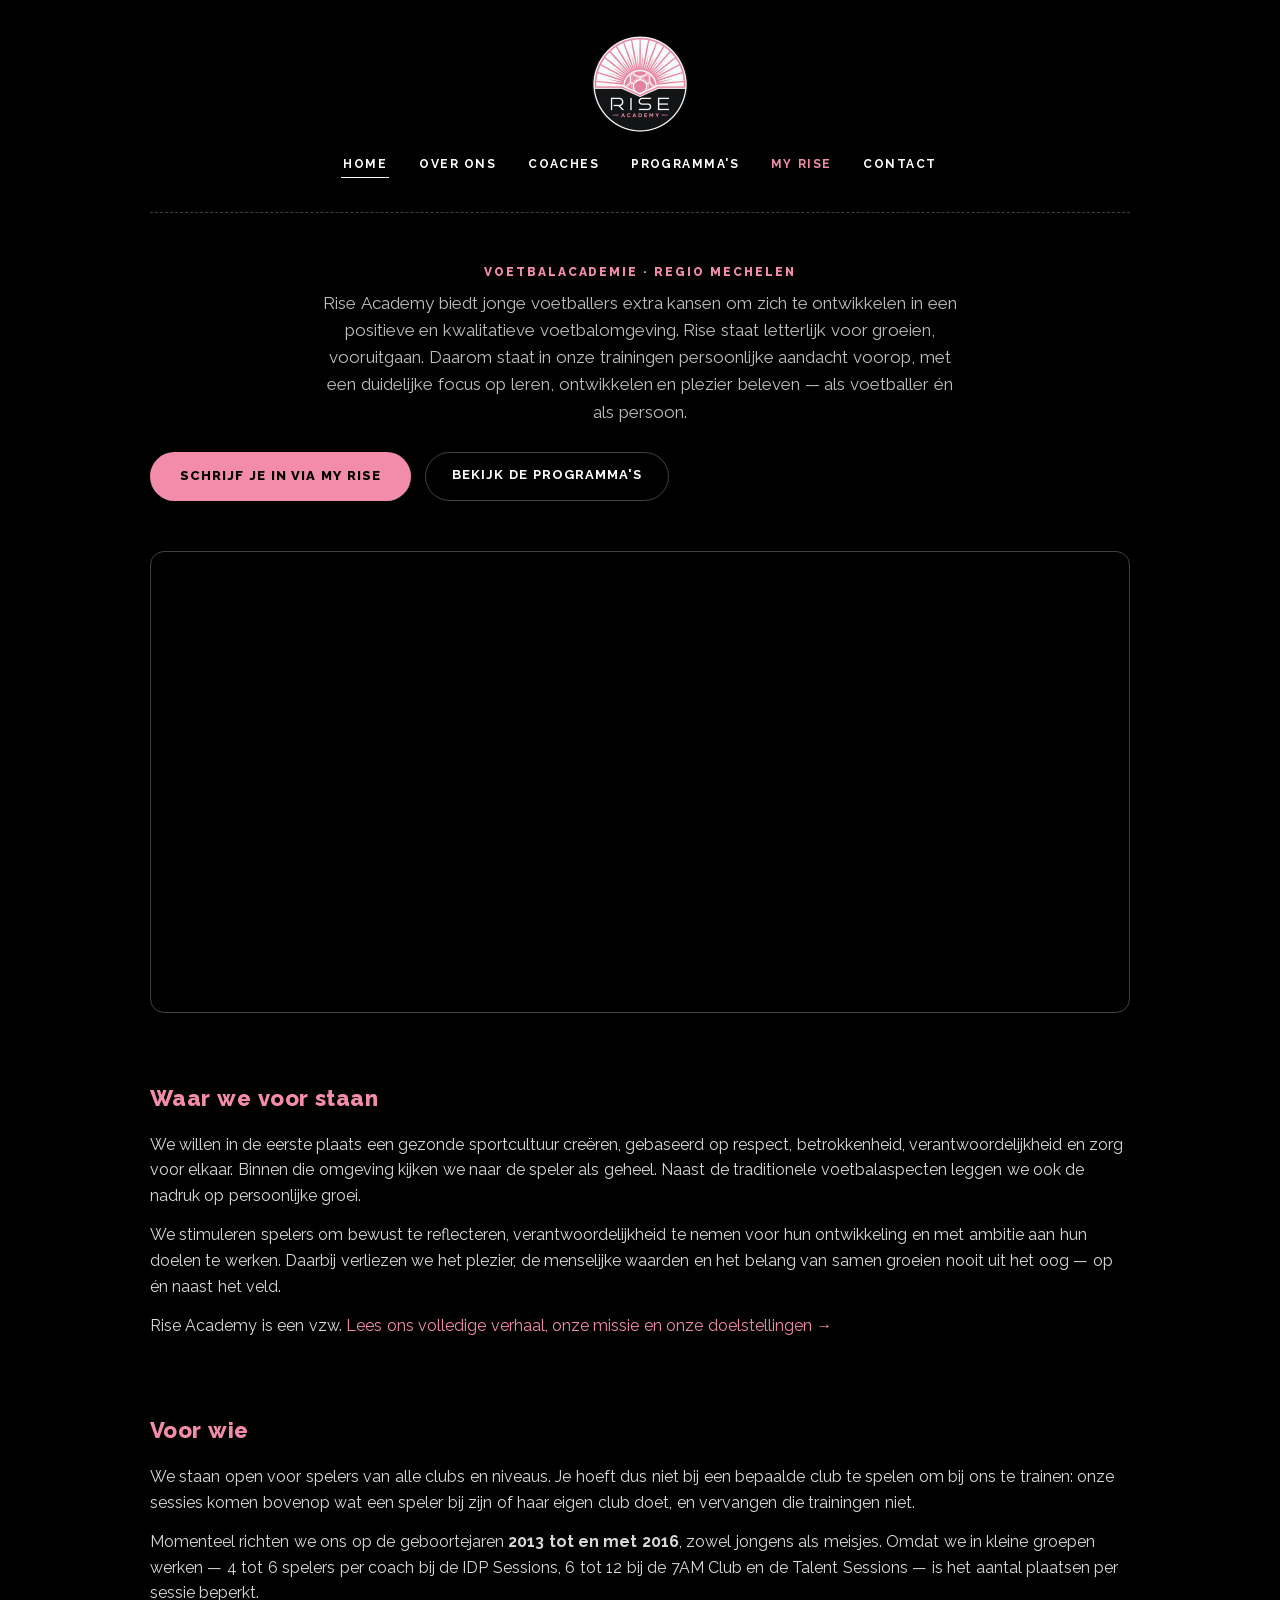
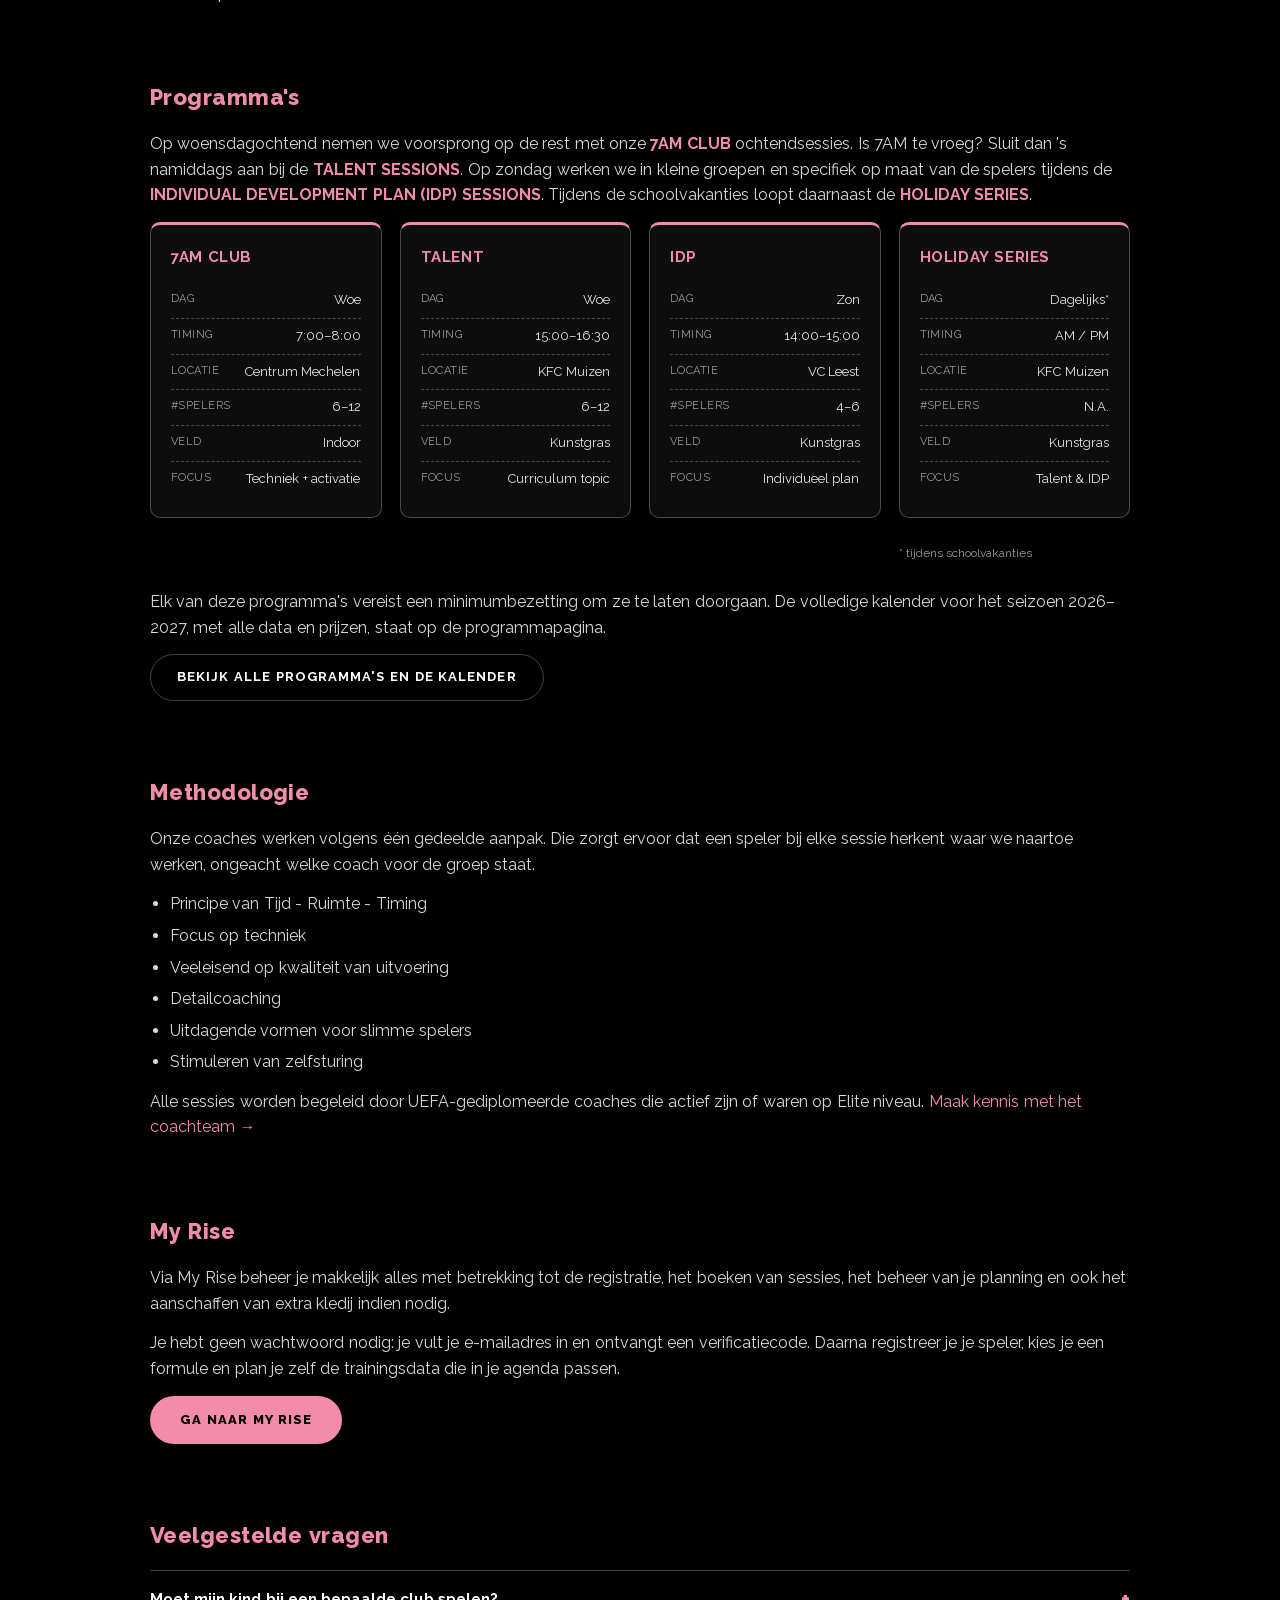
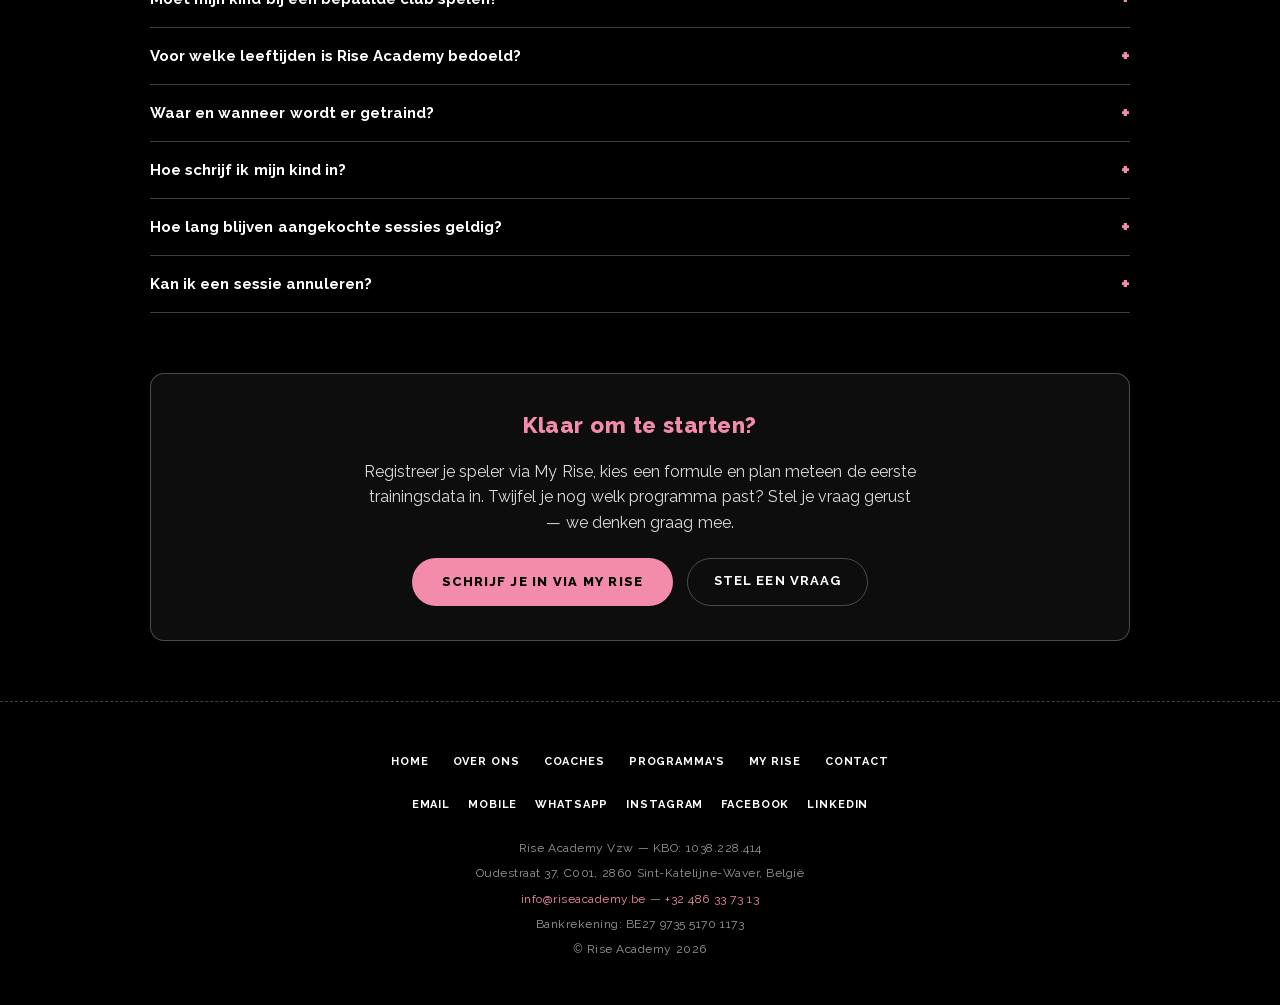
==== commit 140ef2a6: "Add files via upload" ====
--- a/index.html
+++ b/index.html
@@ -227,29 +227,6 @@
   border-radius:10px;
   padding:20px;
 }
-.coach-photo{
-  width:100%;
-  aspect-ratio:1/1;
-  border-radius:8px;
-  border:1px solid var(--line);
-  background:rgba(255,255,255,.05);
-  display:flex;
-  align-items:center;
-  justify-content:center;
-  overflow:hidden;
-  margin-bottom:16px;
-}
-.coach-photo svg{
-  width:52%;
-  height:52%;
-  
-  fill:rgba(255,255,255,.32);
-}
-.coach-photo img{
-  width:100%;
-  height:100%;
-  object-fit:cover;
-}
 .coach-card h3{
   color:var(--pink);
   font-size:17px;
@@ -918,7 +895,18 @@
   
   .promo-listlabel,.promo-note,.promo-amount i{font-size:10.5px}
   .promo-eyebrow{font-size:10.5px}
-}</style><!--/css-->
+}
+.prices{
+  list-style:none;margin:0 0 14px;padding:0;
+  max-width:420px;border-top:1px dashed var(--line);
+}
+.prices li{
+  display:flex;justify-content:space-between;align-items:baseline;gap:16px;
+  padding:9px 0;border-bottom:1px dashed var(--line);font-size:14px;
+}
+.prices li span{color:rgba(255,255,255,.75)}
+.prices li b{color:var(--white);font-weight:800;white-space:nowrap}
+.prices li.is-highlight span,.prices li.is-highlight b{color:var(--pink)}</style><!--/css-->
 <script type="application/ld+json">
 {
   "@context": "https://schema.org",
@@ -1025,7 +1013,7 @@
           <span class="promo-eyebrow">Exclusief event &middot; AI-spelersanalyse</span>
           <span class="promo-title">Discover your potential.</span>
           <span class="promo-claim">Datagedreven spelersanalyse met AI</span>
-          <span class="promo-date">Zondag 27 sept 2026 &middot; 13:00&ndash;15:00 &middot; VC Leest</span>
+          <span class="promo-date">Zondag 27 sept 2026 &middot; 13:00&ndash;15:00 &middot; VC Leest &middot; U11&ndash;U14</span>
           <span class="promo-listlabel">Wat je krijgt</span>
           <span class="promo-list">
             <span data-n="01">Performance rapport</span>
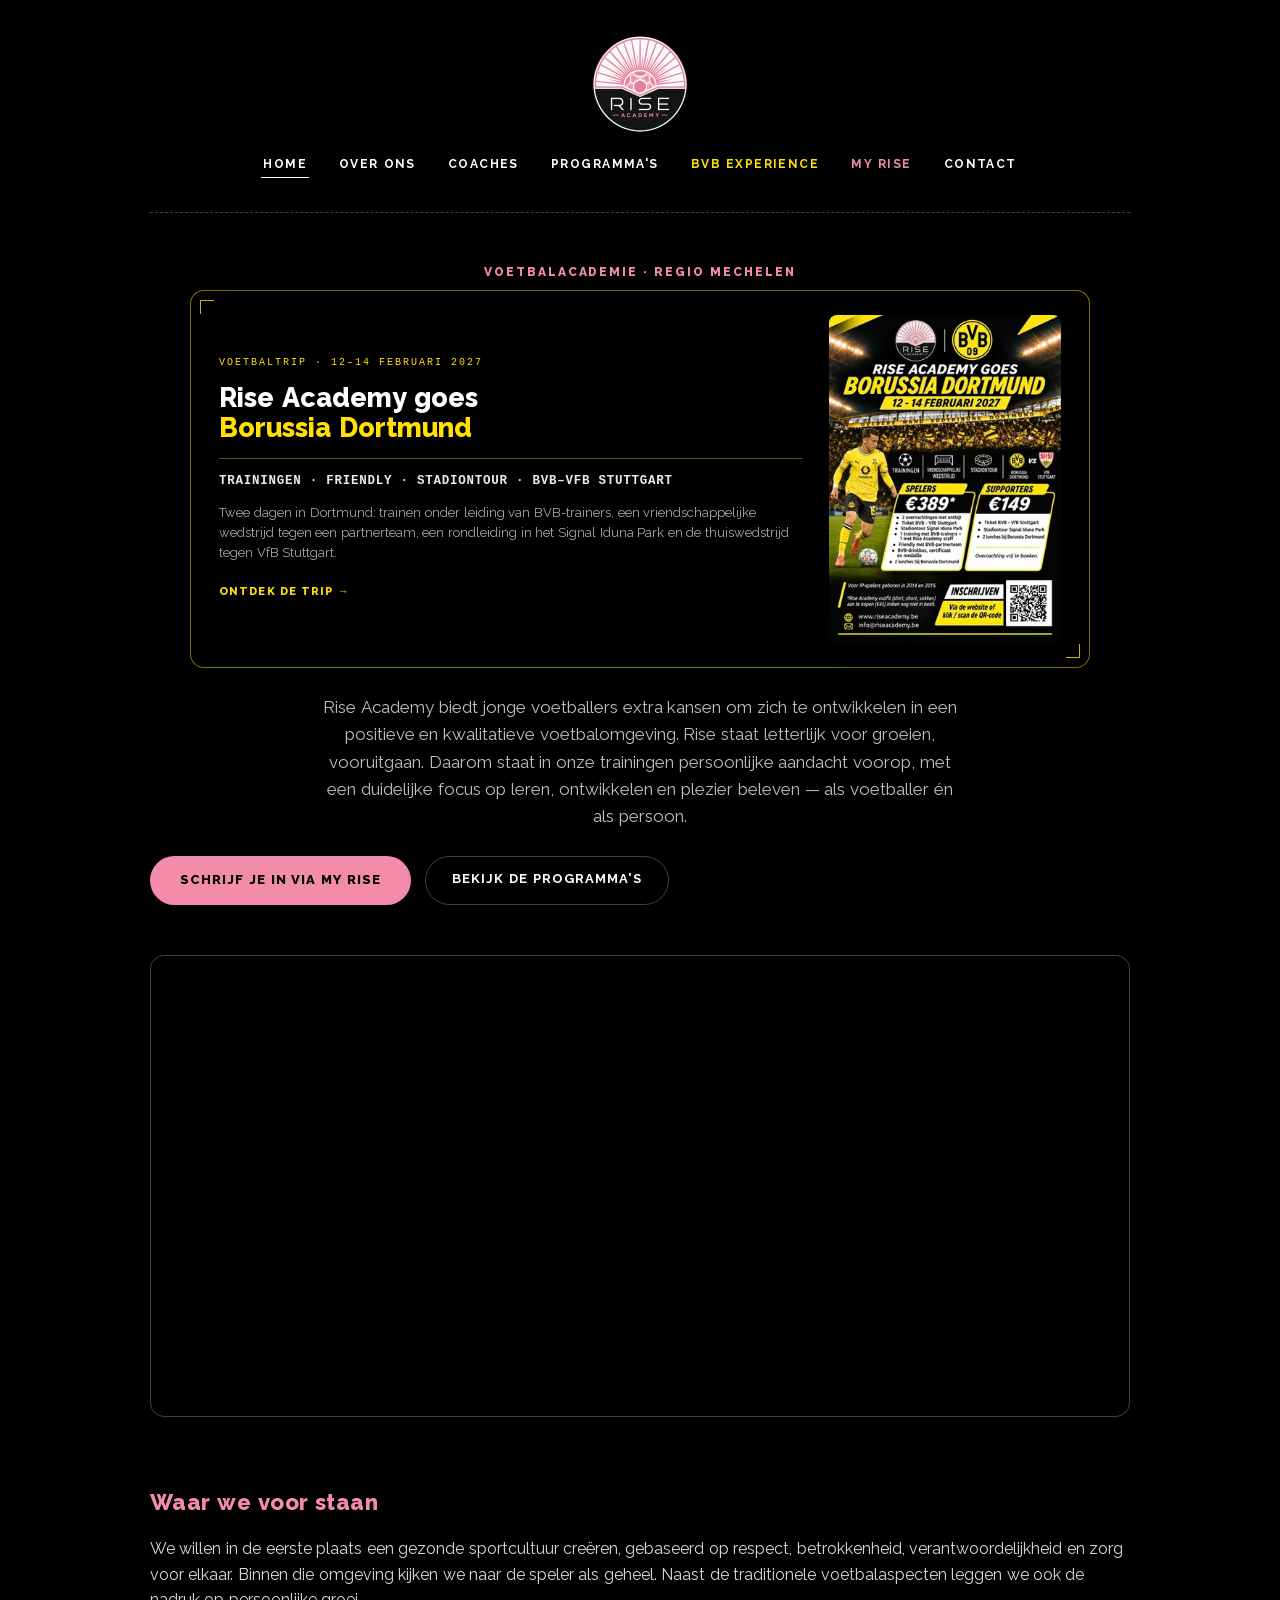
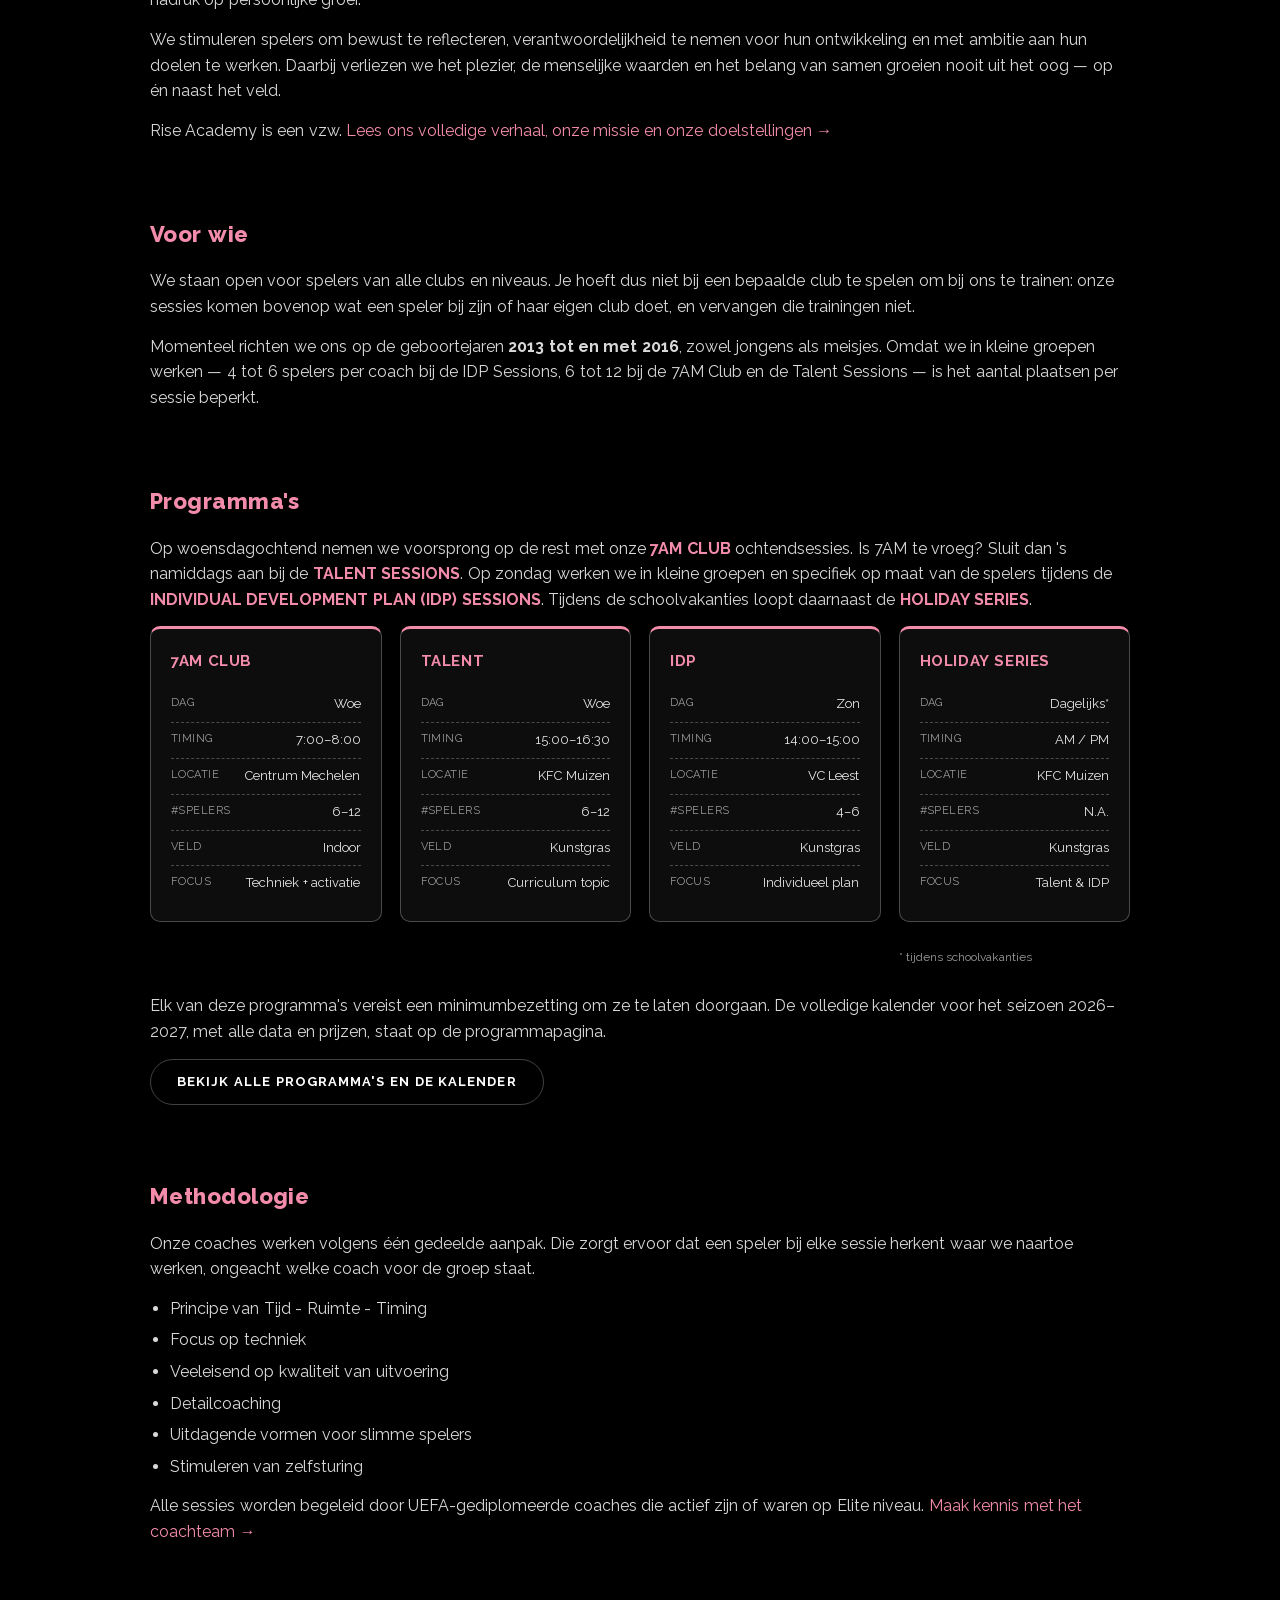
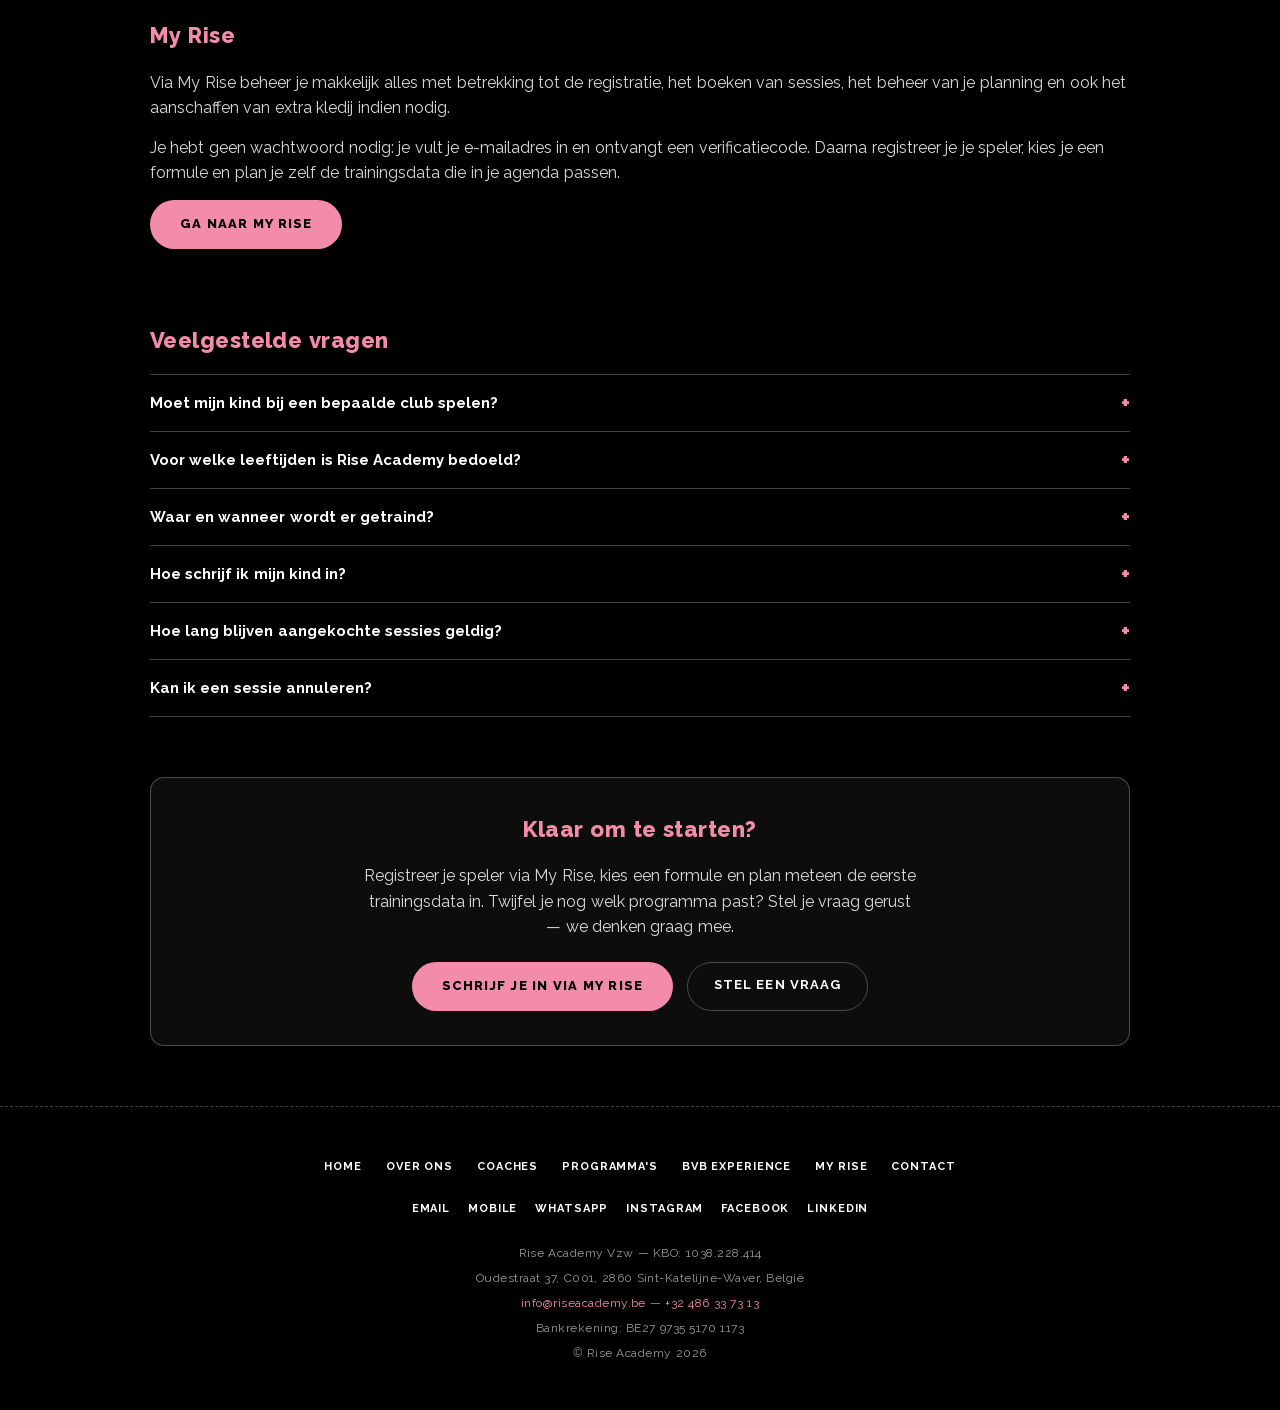
==== commit 3737b667: "Add files via upload BVB Experience: nieuwe pagina, menu-item en flyerbanner" ====
--- a/index.html
+++ b/index.html
@@ -26,6 +26,7 @@
   --pink-deep:#C23D63;
   --grey:#9a9a9a;
   --gold:#D9AE55;
+  --bvb:#FFE000;
   --line:rgba(255,255,255,.25);
   --panel:rgba(255,255,255,.05);
   --max:980px;
@@ -906,7 +907,57 @@
 }
 .prices li span{color:rgba(255,255,255,.75)}
 .prices li b{color:var(--white);font-weight:800;white-space:nowrap}
-.prices li.is-highlight span,.prices li.is-highlight b{color:var(--pink)}</style><!--/css-->
+.prices li.is-highlight span,.prices li.is-highlight b{color:var(--pink)}
+nav.site-nav a.nav-bvb{color:var(--bvb)}
+nav.site-nav a.nav-bvb:hover{color:#fff}
+.bvb-promo{
+  position:relative;display:flex;align-items:center;gap:26px;
+  max-width:900px;margin:0 auto 26px;padding:24px 28px;
+  border:1px solid rgba(255,224,0,.5);border-radius:14px;
+  background:#000;color:var(--white);text-align:left;
+}
+.bvb-promo:hover{border-color:var(--bvb);text-decoration:none}
+.bvb-promo:focus-visible{outline:2px solid var(--bvb);outline-offset:3px}
+.bvb-promo::before,.bvb-promo::after{content:"";position:absolute;width:14px;height:14px;pointer-events:none}
+.bvb-promo::before{top:9px;left:9px;border-top:1px solid rgba(255,224,0,.8);border-left:1px solid rgba(255,224,0,.8)}
+.bvb-promo::after{bottom:9px;right:9px;border-bottom:1px solid rgba(255,224,0,.8);border-right:1px solid rgba(255,224,0,.8)}
+.bvb-flyer{
+  flex:none;display:block;width:232px;border-radius:8px;overflow:hidden;
+  box-shadow:0 10px 28px rgba(0,0,0,.7);line-height:0;
+}
+.bvb-flyer img{width:100%;height:auto;display:block}
+.bvb-body{flex:1 1 auto;display:block;min-width:0}
+.bvb-eyebrow{
+  display:block;font-family:ui-monospace,SFMono-Regular,Menlo,Consolas,monospace;
+  font-size:10px;letter-spacing:.2em;text-transform:uppercase;color:var(--bvb);margin:0 0 12px;
+}
+.bvb-title{display:block;font-size:clamp(20px,2.4vw,27px);font-weight:800;line-height:1.12;color:var(--white);margin:0 0 4px}
+.bvb-title em{font-style:normal;color:var(--bvb);display:block}
+.bvb-date{
+  display:block;font-family:ui-monospace,SFMono-Regular,Menlo,Consolas,monospace;
+  font-size:12.5px;font-weight:700;letter-spacing:.06em;text-transform:uppercase;
+  color:rgba(255,255,255,.92);padding-top:12px;margin:14px 0 12px;
+  border-top:1px solid rgba(255,224,0,.35);
+}
+.bvb-sub{display:block;font-size:13px;line-height:1.55;color:rgba(255,255,255,.66);margin:0 0 14px}
+.bvb-cta{display:inline-block;font-size:11px;font-weight:800;letter-spacing:.1em;text-transform:uppercase;color:var(--bvb)}
+.bvb-promo:hover .bvb-cta{color:#fff}
+.bvb-cards{display:grid;gap:20px;grid-template-columns:1fr 1fr;margin:0 0 22px}
+.bvb-card{
+  background:var(--panel);border:1px solid var(--line);
+  border-top:3px solid var(--bvb);border-radius:10px;padding:22px;
+}
+.bvb-card h3{color:var(--bvb);margin:0 0 4px;font-size:15px}
+.bvb-card .bedrag{display:block;font-size:34px;font-weight:800;line-height:1;margin:0 0 16px;color:var(--white)}
+.bvb-card ul{list-style:none;margin:0;padding:0}
+.bvb-card li{position:relative;padding:0 0 0 20px;margin:0 0 9px;font-size:14px;line-height:1.5;color:rgba(255,255,255,.85)}
+.bvb-card li::before{content:"";position:absolute;left:0;top:8px;width:7px;height:7px;border-radius:50%;background:var(--bvb)}
+@media (max-width:640px){.bvb-cards{grid-template-columns:1fr}}
+@media (max-width:820px){
+  .bvb-promo{flex-direction:column-reverse;align-items:stretch;gap:18px;padding:22px}
+  .bvb-flyer{width:100%;max-width:240px;align-self:center}
+  .bvb-title{font-size:21px}
+}</style><!--/css-->
 <script type="application/ld+json">
 {
   "@context": "https://schema.org",
@@ -992,6 +1043,7 @@
       <li><a href="over-ons.html">Over ons</a></li>
       <li><a href="coaches.html">Coaches</a></li>
       <li><a href="programmas.html">Programma's</a></li>
+      <li><a href="bvb.html" class="nav-bvb">BVB Experience</a></li>
       <li><a href="my-rise.html" class="nav-myrise">My Rise</a></li>
       <li><a href="contact.html">Contact</a></li>
     </ul>
@@ -1003,6 +1055,21 @@
   <section class="hero">
     <div class="wrap">
       <span class="eyebrow">Voetbalacademie · regio Mechelen</span>
+      <a class="bvb-promo" href="bvb.html">
+        <span class="bvb-body">
+          <span class="bvb-eyebrow">Voetbaltrip &middot; 12&ndash;14 februari 2027</span>
+          <span class="bvb-title">Rise Academy goes<em>Borussia Dortmund</em></span>
+          <span class="bvb-date">Trainingen &middot; Friendly &middot; Stadiontour &middot; BVB&ndash;VfB Stuttgart</span>
+          <span class="bvb-sub">Twee dagen in Dortmund: trainen onder leiding van BVB-trainers, een vriendschappelijke wedstrijd tegen een partnerteam, een rondleiding in het Signal Iduna Park en de thuiswedstrijd tegen VfB Stuttgart.</span>
+          <span class="bvb-cta">Ontdek de trip &rarr;</span>
+        </span>
+        <span class="bvb-flyer">
+          <picture>
+            <source type="image/avif" srcset="assets/images/bvb-flyer-320.avif 320w, assets/images/bvb-flyer-520.avif 520w" sizes="(max-width:820px) 240px, 232px">
+            <img src="assets/images/bvb-flyer-520.jpg" srcset="assets/images/bvb-flyer-320.jpg 320w, assets/images/bvb-flyer-520.jpg 520w" sizes="(max-width:820px) 240px, 232px" width="520" height="735" loading="lazy" decoding="async" alt="Flyer Rise Academy goes Borussia Dortmund, 12 tot 14 februari 2027">
+          </picture>
+        </span>
+      </a>
       <a class="promo" href="my-rise.html" id="promoGame1" data-tot="2026-09-27">
         <span class="promo-body">
           <span class="promo-lockup">
@@ -1222,6 +1289,7 @@
       <li><a href="over-ons.html">Over ons</a></li>
       <li><a href="coaches.html">Coaches</a></li>
       <li><a href="programmas.html">Programma's</a></li>
+      <li><a href="bvb.html">BVB Experience</a></li>
       <li><a href="my-rise.html">My Rise</a></li>
       <li><a href="contact.html">Contact</a></li>
     </ul>
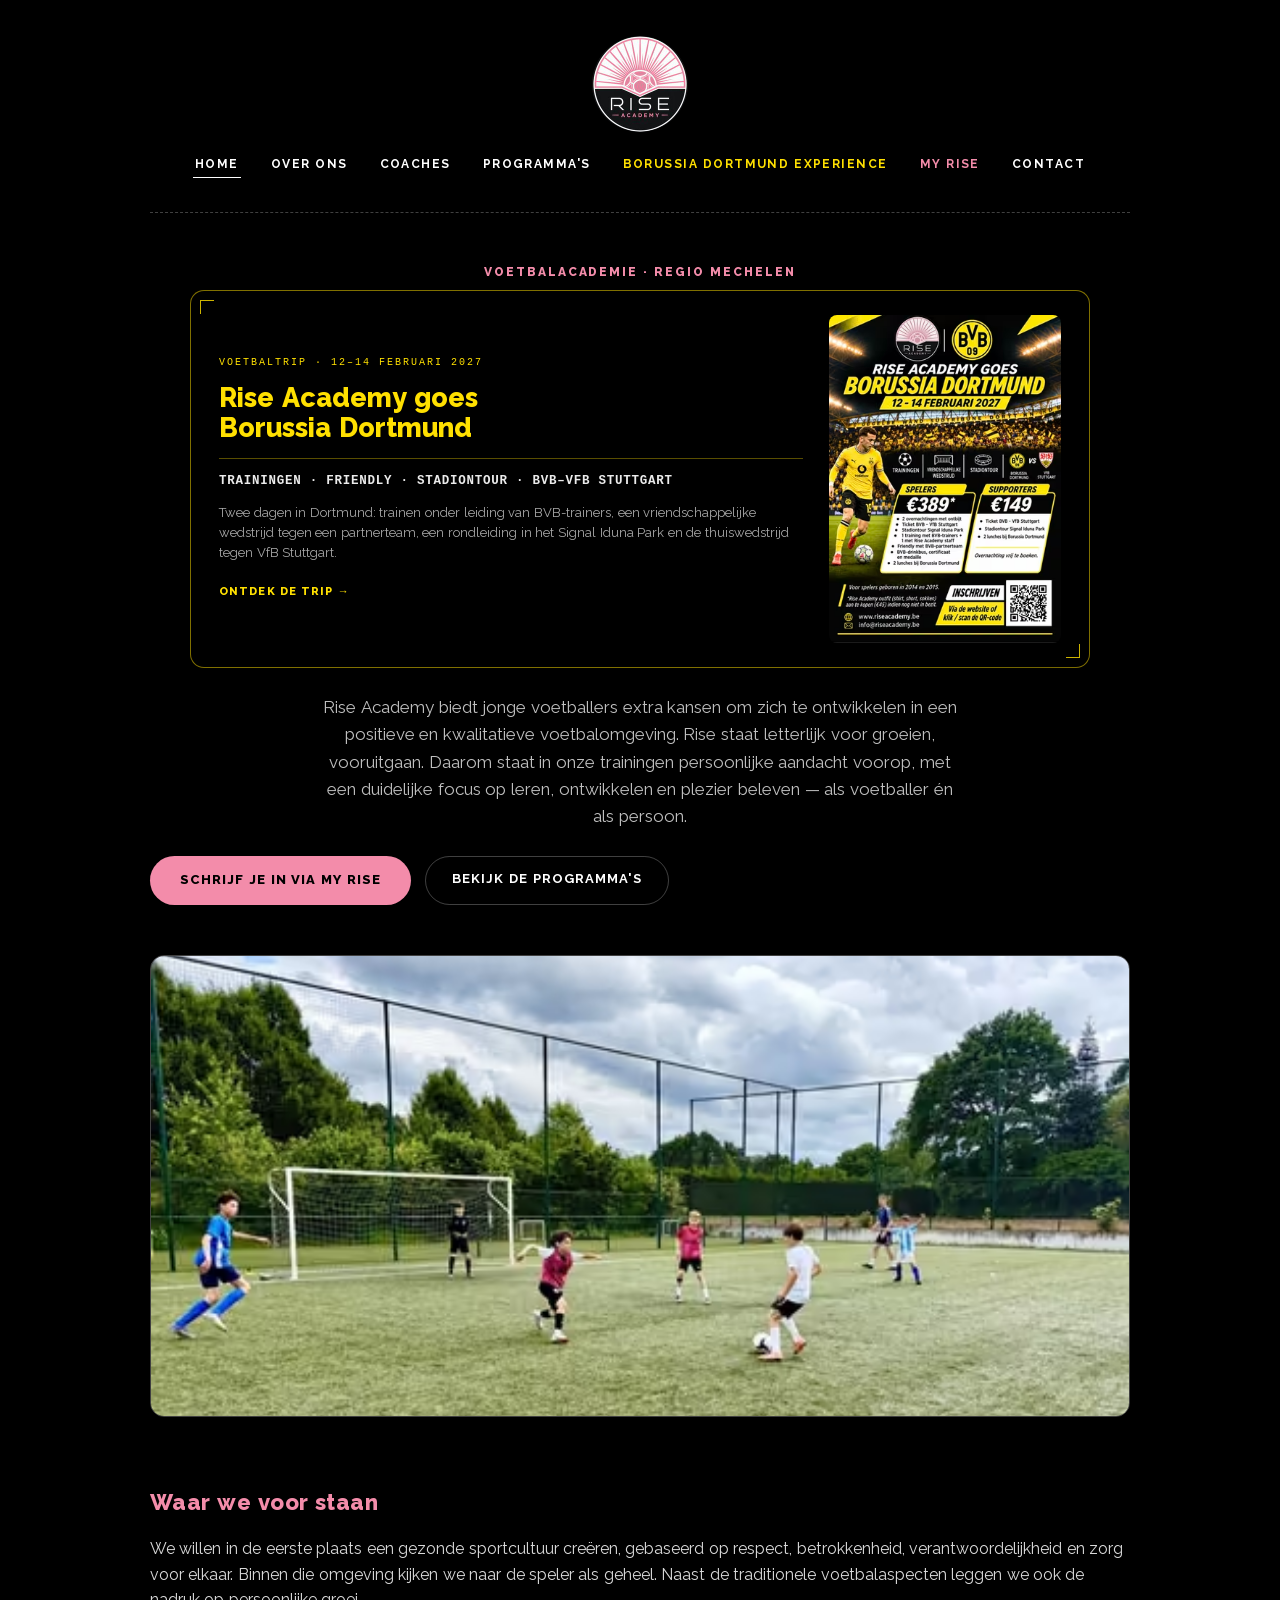
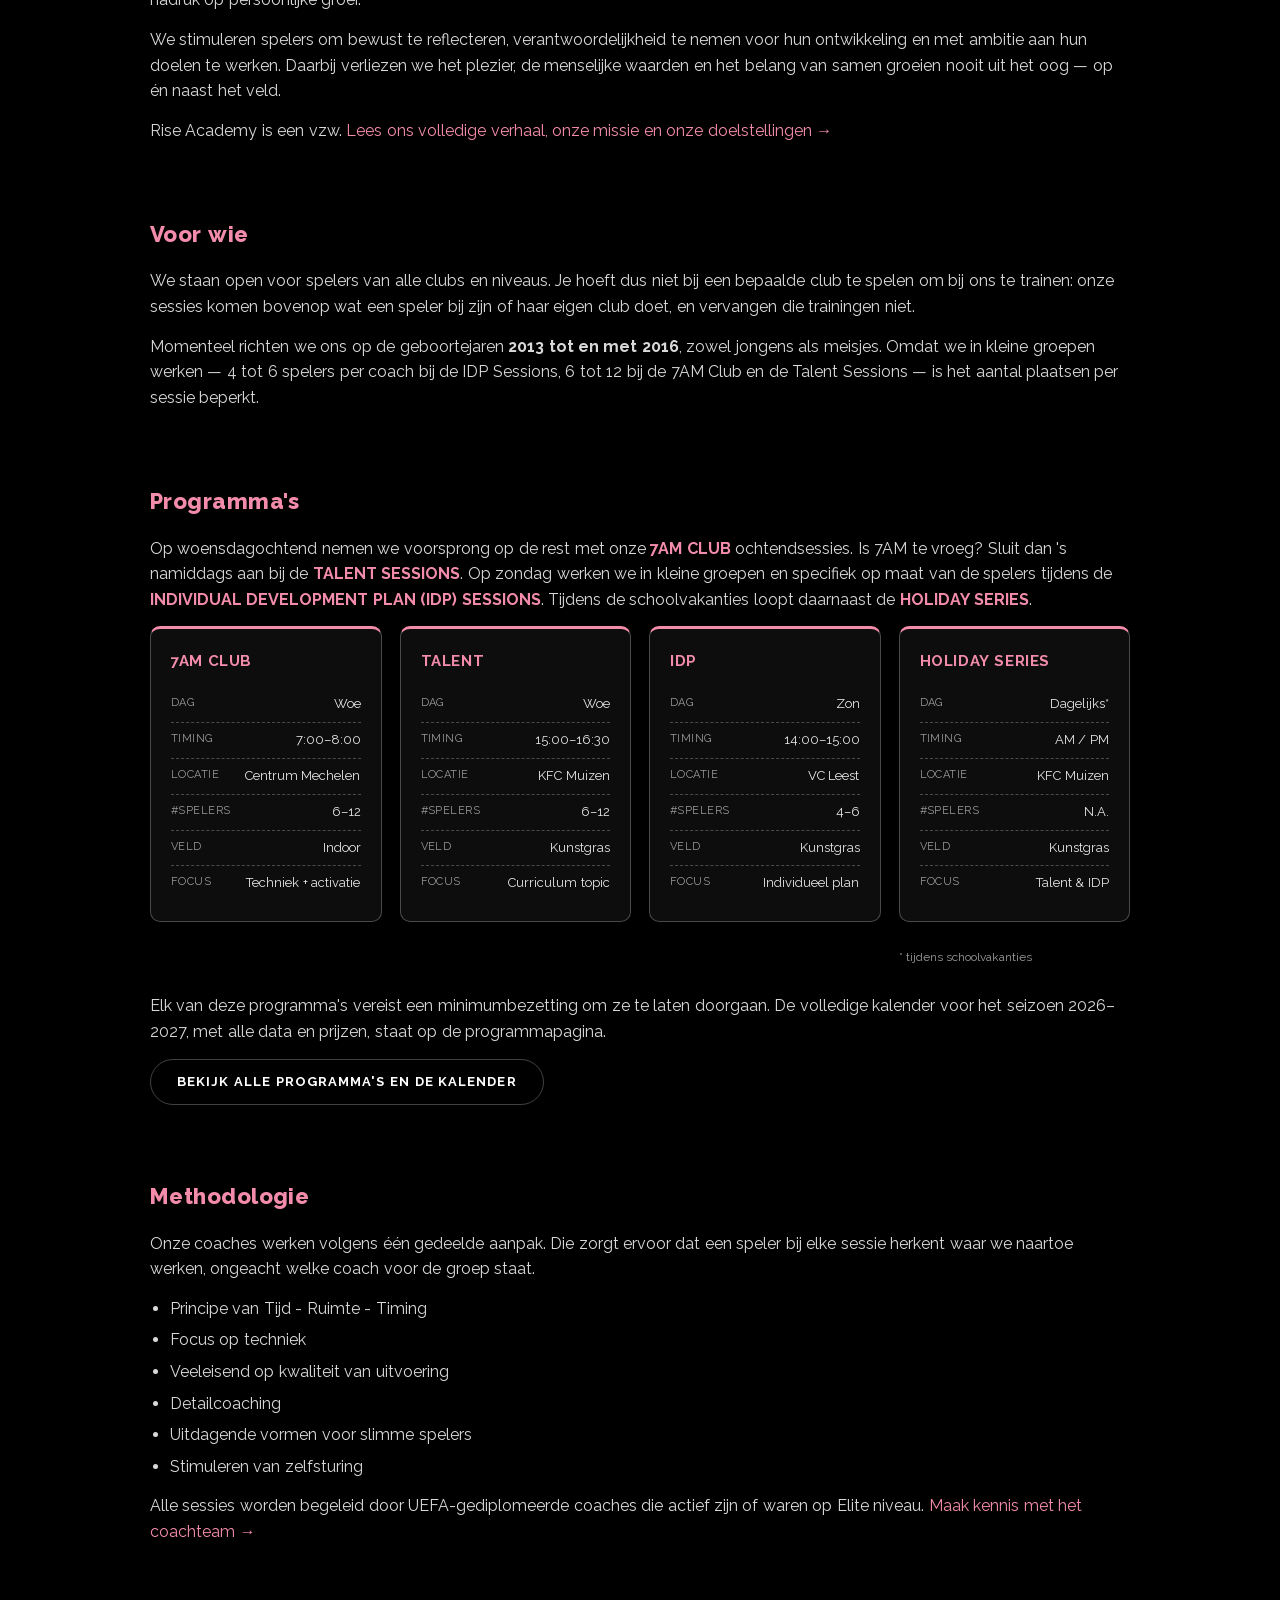
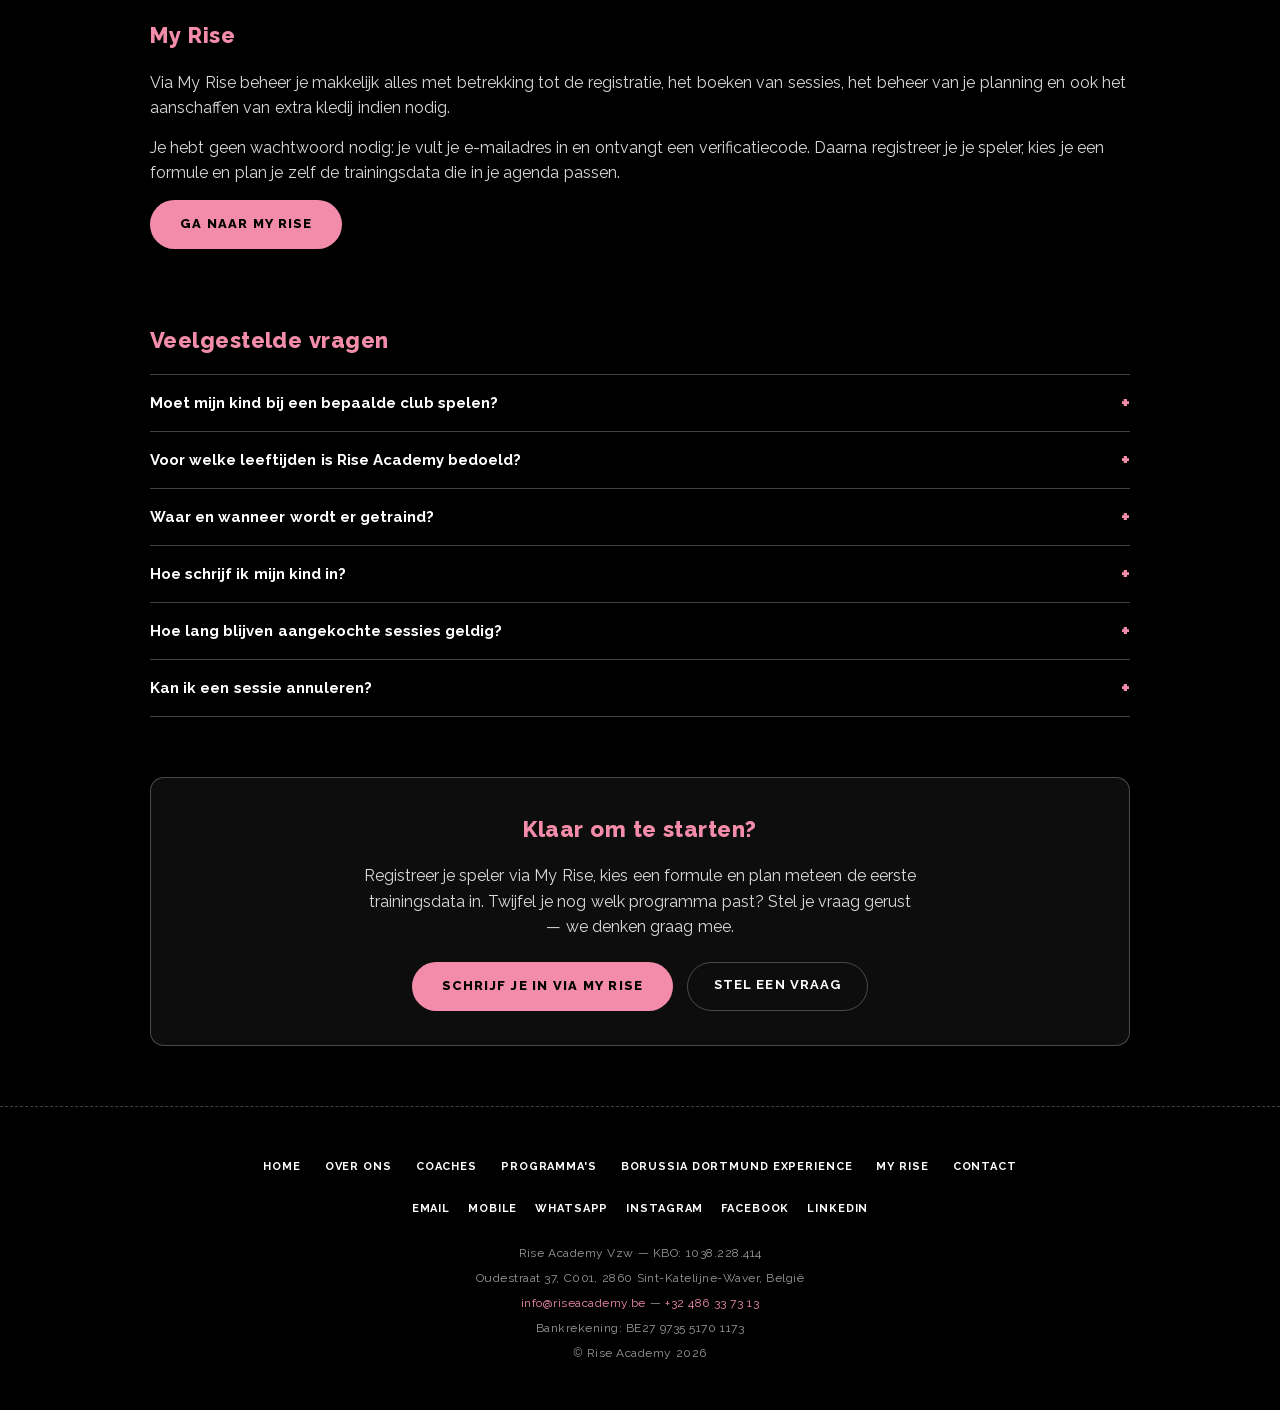
==== commit 8bac5e27: "Add files via upload" ====
--- a/index.html
+++ b/index.html
@@ -908,8 +908,10 @@
 .prices li span{color:rgba(255,255,255,.75)}
 .prices li b{color:var(--white);font-weight:800;white-space:nowrap}
 .prices li.is-highlight span,.prices li.is-highlight b{color:var(--pink)}
-nav.site-nav a.nav-bvb{color:var(--bvb)}
+.hero h1.bvb-h1{color:var(--bvb)}
+nav.site-nav a.nav-bvb{color:var(--bvb);text-align:center}
 nav.site-nav a.nav-bvb:hover{color:#fff}
+@media (max-width:900px){nav.site-nav a.nav-bvb{display:inline-block}nav.site-nav a.nav-bvb .nav-l2{display:block}}
 .bvb-promo{
   position:relative;display:flex;align-items:center;gap:26px;
   max-width:900px;margin:0 auto 26px;padding:24px 28px;
@@ -931,7 +933,7 @@
   display:block;font-family:ui-monospace,SFMono-Regular,Menlo,Consolas,monospace;
   font-size:10px;letter-spacing:.2em;text-transform:uppercase;color:var(--bvb);margin:0 0 12px;
 }
-.bvb-title{display:block;font-size:clamp(20px,2.4vw,27px);font-weight:800;line-height:1.12;color:var(--white);margin:0 0 4px}
+.bvb-title{display:block;font-size:clamp(20px,2.4vw,27px);font-weight:800;line-height:1.12;color:var(--bvb);margin:0 0 4px}
 .bvb-title em{font-style:normal;color:var(--bvb);display:block}
 .bvb-date{
   display:block;font-family:ui-monospace,SFMono-Regular,Menlo,Consolas,monospace;
@@ -1043,7 +1045,7 @@
       <li><a href="over-ons.html">Over ons</a></li>
       <li><a href="coaches.html">Coaches</a></li>
       <li><a href="programmas.html">Programma's</a></li>
-      <li><a href="bvb.html" class="nav-bvb">BVB Experience</a></li>
+      <li><a href="bvb.html" class="nav-bvb">Borussia Dortmund <span class="nav-l2">Experience</span></a></li>
       <li><a href="my-rise.html" class="nav-myrise">My Rise</a></li>
       <li><a href="contact.html">Contact</a></li>
     </ul>
@@ -1065,8 +1067,8 @@
         </span>
         <span class="bvb-flyer">
           <picture>
-            <source type="image/avif" srcset="assets/images/bvb-flyer-320.avif 320w, assets/images/bvb-flyer-520.avif 520w" sizes="(max-width:820px) 240px, 232px">
-            <img src="assets/images/bvb-flyer-520.jpg" srcset="assets/images/bvb-flyer-320.jpg 320w, assets/images/bvb-flyer-520.jpg 520w" sizes="(max-width:820px) 240px, 232px" width="520" height="735" loading="lazy" decoding="async" alt="Flyer Rise Academy goes Borussia Dortmund, 12 tot 14 februari 2027">
+            <source type="image/avif" srcset="assets/images/bvb-flyer-v2-320.avif 320w, assets/images/bvb-flyer-v2-520.avif 520w" sizes="(max-width:820px) 240px, 232px">
+            <img src="assets/images/bvb-flyer-v2-520.jpg" srcset="assets/images/bvb-flyer-v2-320.jpg 320w, assets/images/bvb-flyer-v2-520.jpg 520w" sizes="(max-width:820px) 240px, 232px" width="520" height="735" loading="lazy" decoding="async" alt="Flyer Rise Academy goes Borussia Dortmund, 12 tot 14 februari 2027">
           </picture>
         </span>
       </a>
@@ -1289,7 +1291,7 @@
       <li><a href="over-ons.html">Over ons</a></li>
       <li><a href="coaches.html">Coaches</a></li>
       <li><a href="programmas.html">Programma's</a></li>
-      <li><a href="bvb.html">BVB Experience</a></li>
+      <li><a href="bvb.html">Borussia Dortmund Experience</a></li>
       <li><a href="my-rise.html">My Rise</a></li>
       <li><a href="contact.html">Contact</a></li>
     </ul>
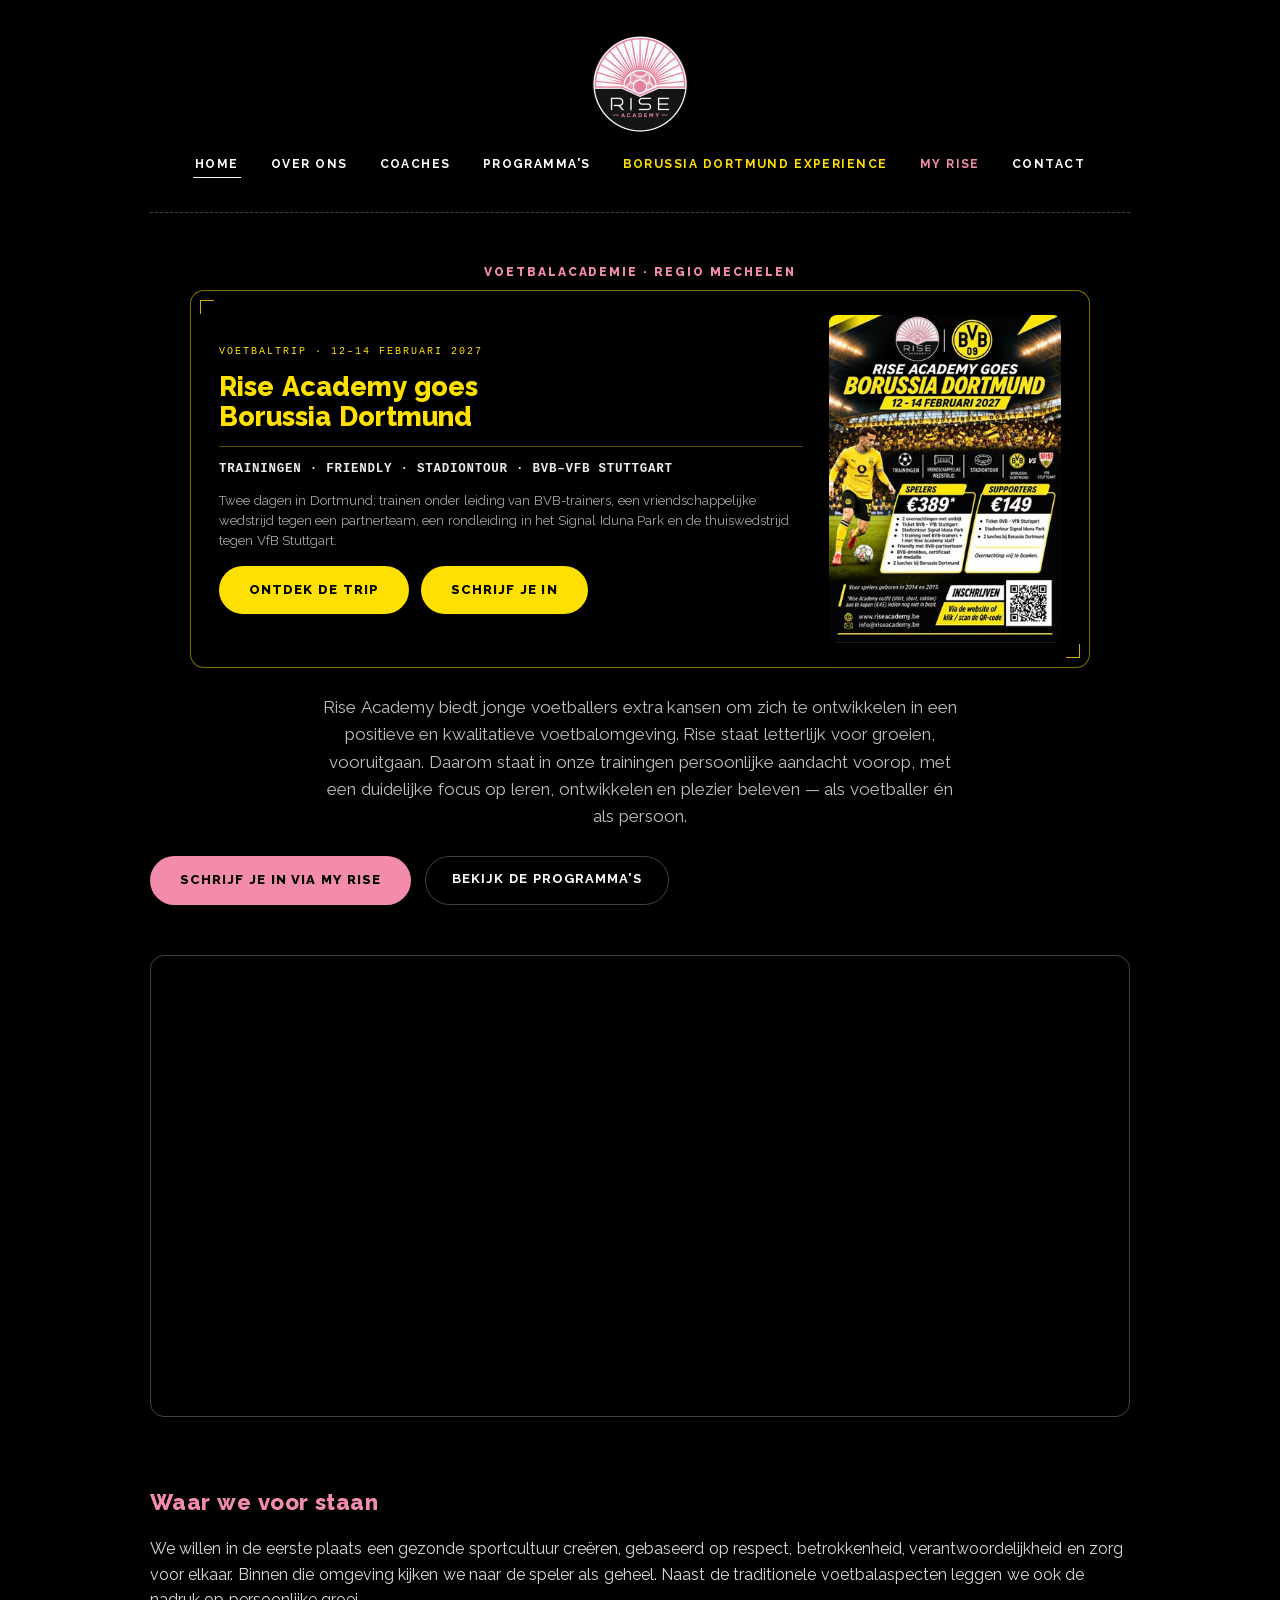
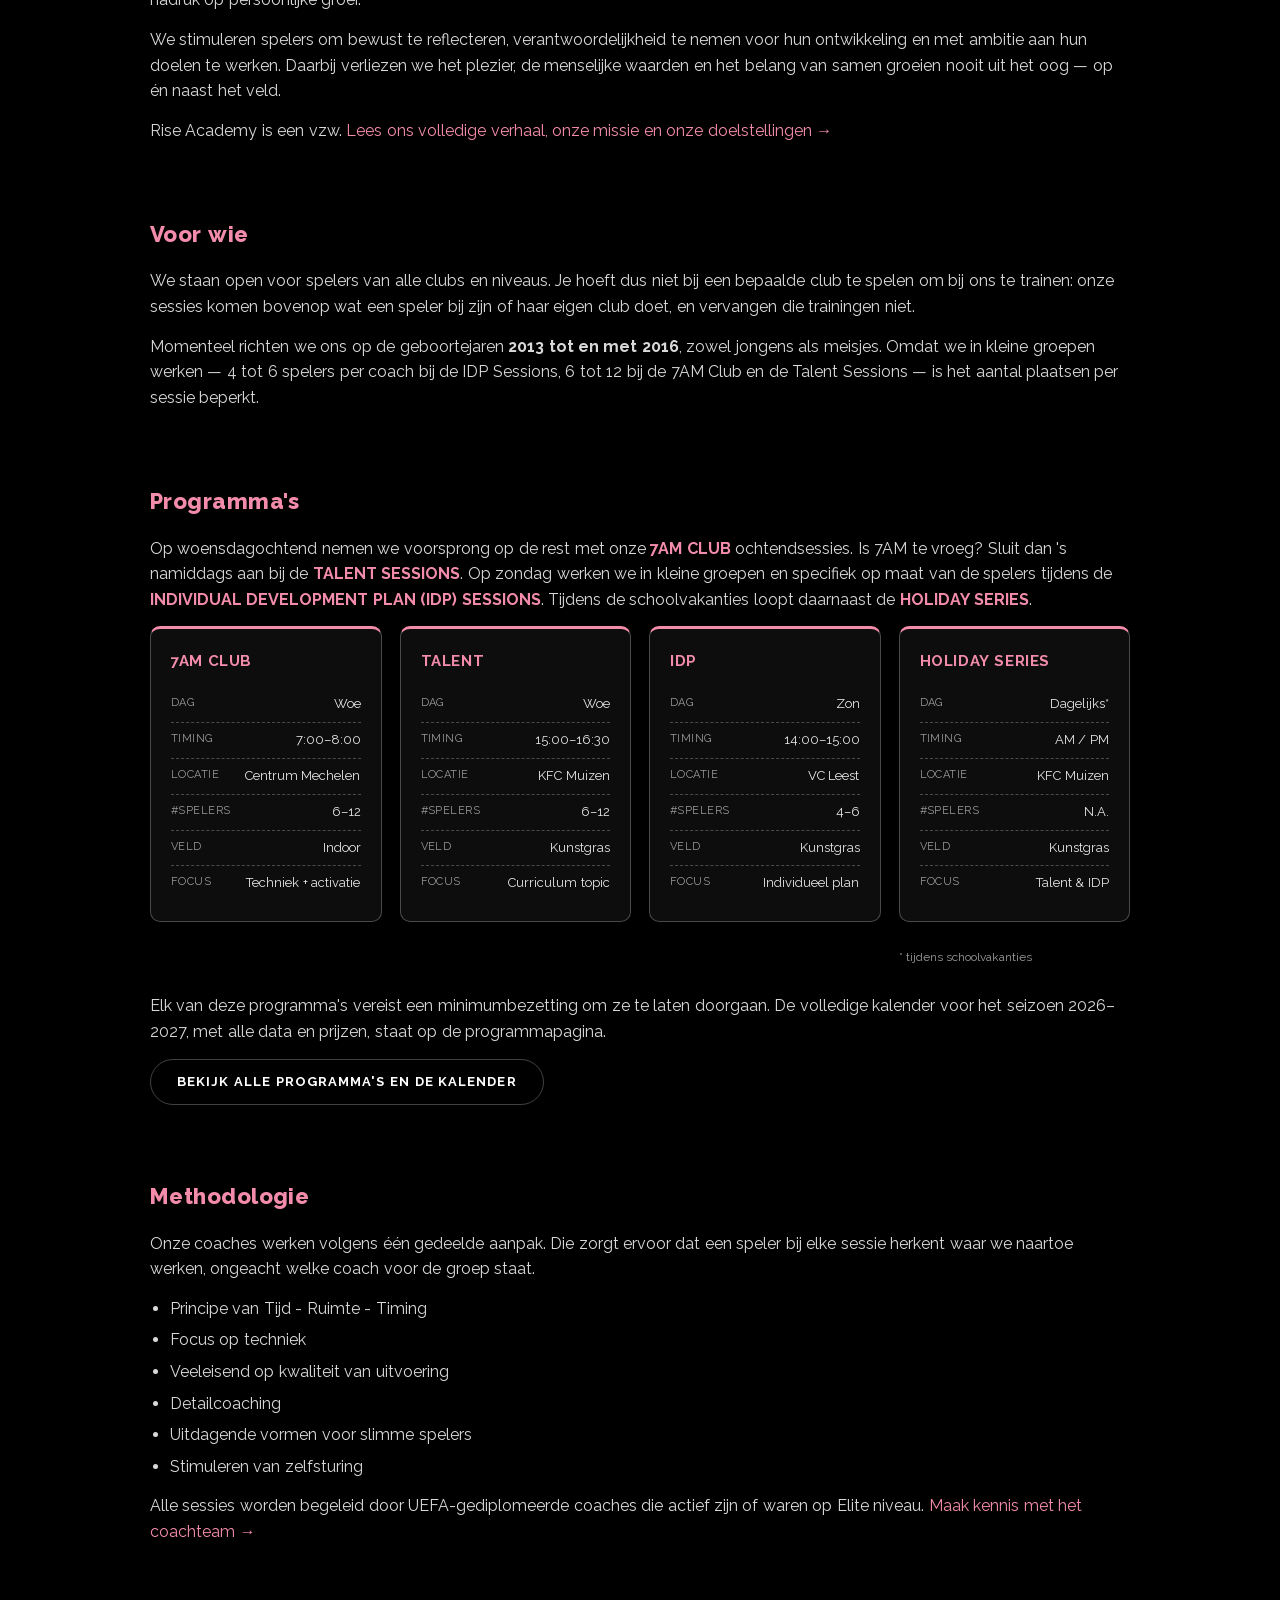
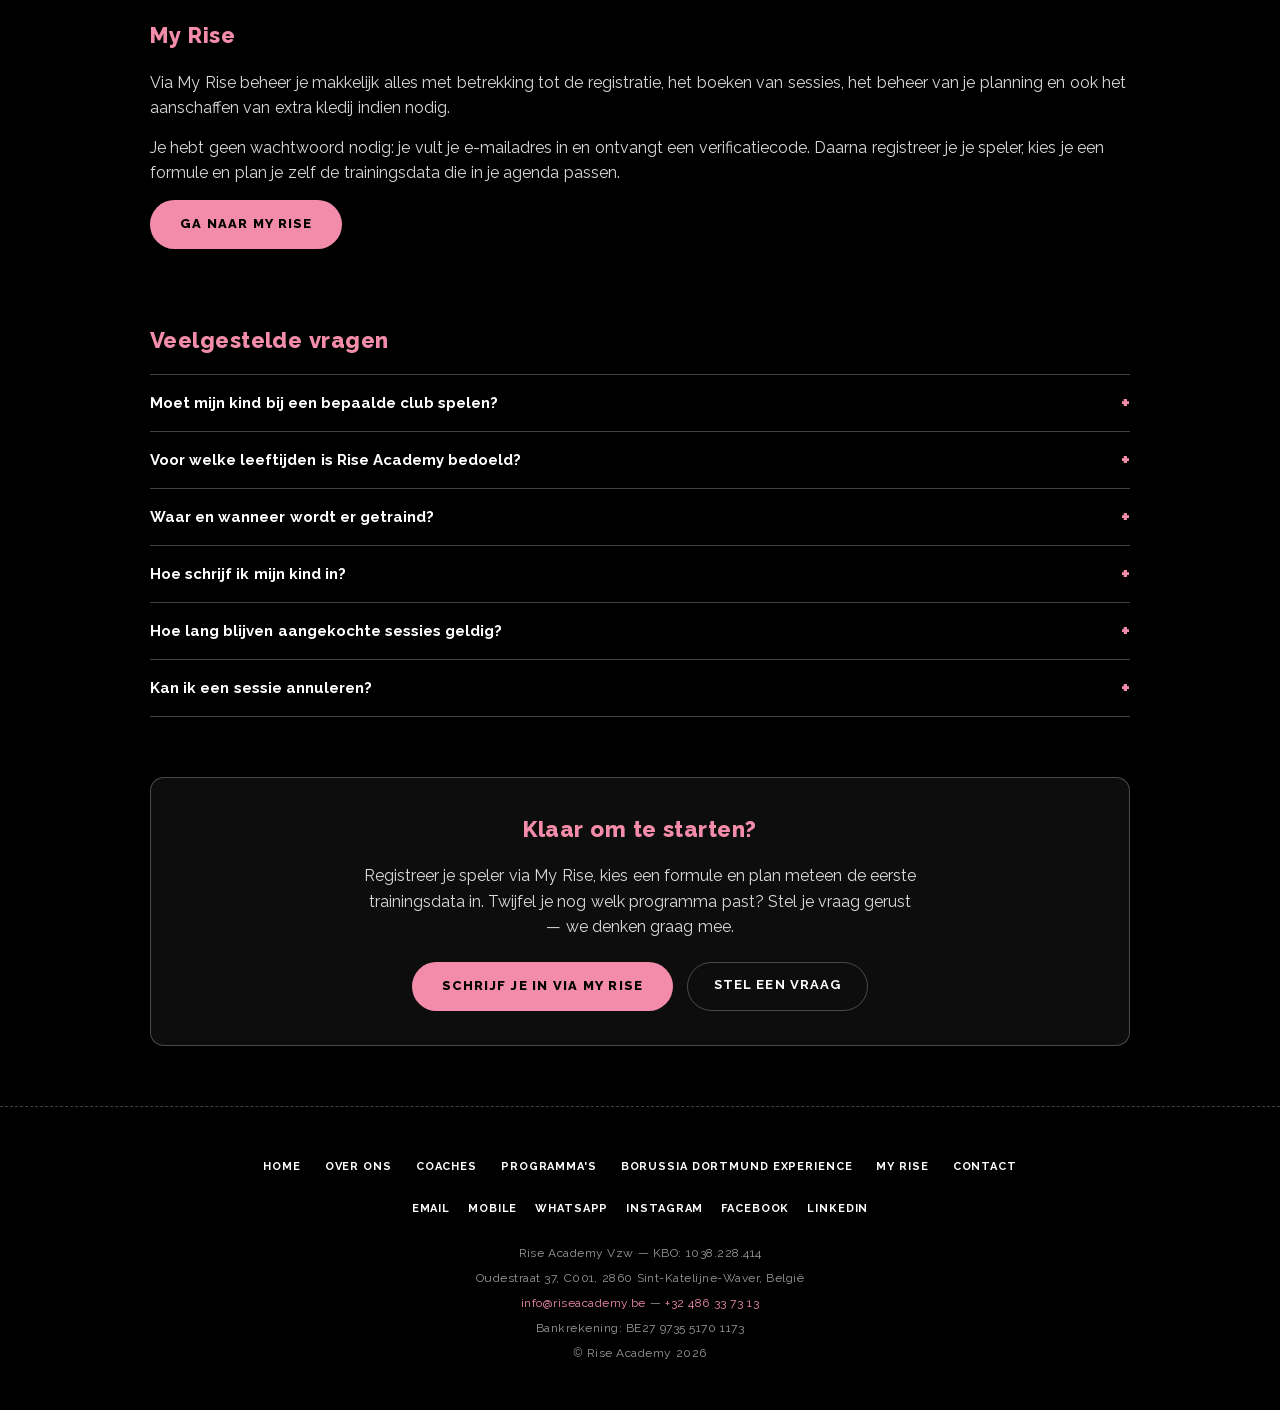
==== commit 3b84935f: "Add files via upload" ====
--- a/index.html
+++ b/index.html
@@ -908,7 +908,15 @@
 .prices li span{color:rgba(255,255,255,.75)}
 .prices li b{color:var(--white);font-weight:800;white-space:nowrap}
 .prices li.is-highlight span,.prices li.is-highlight b{color:var(--pink)}
+body.page-bvb{--pink:var(--bvb)}
+body.page-bvb nav.site-nav a.nav-myrise,
+body.page-bvb nav.site-nav a.nav-myrise:hover{color:#F38CAA;border-bottom-color:#F38CAA}
+body.page-bvb a.logo-badge:hover{outline-color:#F38CAA}
 .hero h1.bvb-h1{color:var(--bvb)}
+.btn-bvb{background:var(--bvb);color:var(--black)}
+.btn-bvb:hover{background:#fff}
+.hero-bvb .hero-actions{justify-content:center}
+.hero-bvb .btn-outline:hover,.cta-bvb .btn-outline:hover{border-color:var(--bvb);color:var(--bvb)}
 nav.site-nav a.nav-bvb{color:var(--bvb);text-align:center}
 nav.site-nav a.nav-bvb:hover{color:#fff}
 @media (max-width:900px){nav.site-nav a.nav-bvb{display:inline-block}nav.site-nav a.nav-bvb .nav-l2{display:block}}
@@ -918,8 +926,6 @@
   border:1px solid rgba(255,224,0,.5);border-radius:14px;
   background:#000;color:var(--white);text-align:left;
 }
-.bvb-promo:hover{border-color:var(--bvb);text-decoration:none}
-.bvb-promo:focus-visible{outline:2px solid var(--bvb);outline-offset:3px}
 .bvb-promo::before,.bvb-promo::after{content:"";position:absolute;width:14px;height:14px;pointer-events:none}
 .bvb-promo::before{top:9px;left:9px;border-top:1px solid rgba(255,224,0,.8);border-left:1px solid rgba(255,224,0,.8)}
 .bvb-promo::after{bottom:9px;right:9px;border-bottom:1px solid rgba(255,224,0,.8);border-right:1px solid rgba(255,224,0,.8)}
@@ -942,8 +948,35 @@
   border-top:1px solid rgba(255,224,0,.35);
 }
 .bvb-sub{display:block;font-size:13px;line-height:1.55;color:rgba(255,255,255,.66);margin:0 0 14px}
-.bvb-cta{display:inline-block;font-size:11px;font-weight:800;letter-spacing:.1em;text-transform:uppercase;color:var(--bvb)}
-.bvb-promo:hover .bvb-cta{color:#fff}
+.bvb-actions{display:flex;flex-wrap:wrap;gap:12px;margin-top:4px}
+.bvb-flyer:hover{box-shadow:0 10px 28px rgba(255,224,0,.28)}
+.bvb-flyer:focus-visible{outline:2px solid var(--bvb);outline-offset:3px}
+.bvb-toc{border:1px solid rgba(255,224,0,.35);border-radius:14px;background:var(--panel);padding:20px 22px}
+.bvb-toc h2{
+  font-family:ui-monospace,SFMono-Regular,Menlo,Consolas,monospace;
+  font-size:11px;letter-spacing:.2em;text-transform:uppercase;color:var(--bvb);
+  margin:0 0 14px;border:none;padding:0;
+}
+.bvb-toc ul{list-style:none;display:flex;flex-wrap:wrap;gap:9px 10px;margin:0;padding:0}
+.bvb-toc a{
+  display:block;padding:8px 15px;border-radius:30px;
+  border:1px solid rgba(255,224,0,.4);
+  font-size:12.5px;font-weight:700;color:rgba(255,255,255,.9);
+}
+.bvb-toc a:hover,.bvb-toc a:focus-visible{background:var(--bvb);border-color:var(--bvb);color:var(--black);text-decoration:none}
+.bvb-rekening{
+  margin:16px 0 0;padding:16px 18px;border-radius:12px;
+  border:1px solid rgba(255,224,0,.35);background:var(--panel);
+}
+.bvb-rekening dt{
+  font-family:ui-monospace,SFMono-Regular,Menlo,Consolas,monospace;
+  font-size:10px;letter-spacing:.2em;text-transform:uppercase;color:var(--bvb);margin:0 0 4px;
+}
+.bvb-rekening dd{margin:0 0 14px;font-size:15px;color:var(--white)}
+.bvb-rekening dd:last-of-type{margin-bottom:0}
+.bvb-rekening .iban{font-family:ui-monospace,SFMono-Regular,Menlo,Consolas,monospace;font-size:17px;font-weight:700;letter-spacing:.04em}
+.bvb-rekening .mededeling{font-family:ui-monospace,SFMono-Regular,Menlo,Consolas,monospace;font-size:14px;color:var(--bvb)}
+main section[id]{scroll-margin-top:16px}
 .bvb-cards{display:grid;gap:20px;grid-template-columns:1fr 1fr;margin:0 0 22px}
 .bvb-card{
   background:var(--panel);border:1px solid var(--line);
@@ -959,6 +992,11 @@
   .bvb-promo{flex-direction:column-reverse;align-items:stretch;gap:18px;padding:22px}
   .bvb-flyer{width:100%;max-width:240px;align-self:center}
   .bvb-title{font-size:21px}
+  .bvb-actions{justify-content:center}
+}
+@media (max-width:420px){
+  .bvb-actions{flex-direction:column}
+  .bvb-actions .btn{width:100%;text-align:center}
 }</style><!--/css-->
 <script type="application/ld+json">
 {
@@ -1057,21 +1095,24 @@
   <section class="hero">
     <div class="wrap">
       <span class="eyebrow">Voetbalacademie · regio Mechelen</span>
-      <a class="bvb-promo" href="bvb.html">
-        <span class="bvb-body">
+      <div class="bvb-promo">
+        <div class="bvb-body">
           <span class="bvb-eyebrow">Voetbaltrip &middot; 12&ndash;14 februari 2027</span>
           <span class="bvb-title">Rise Academy goes<em>Borussia Dortmund</em></span>
           <span class="bvb-date">Trainingen &middot; Friendly &middot; Stadiontour &middot; BVB&ndash;VfB Stuttgart</span>
           <span class="bvb-sub">Twee dagen in Dortmund: trainen onder leiding van BVB-trainers, een vriendschappelijke wedstrijd tegen een partnerteam, een rondleiding in het Signal Iduna Park en de thuiswedstrijd tegen VfB Stuttgart.</span>
-          <span class="bvb-cta">Ontdek de trip &rarr;</span>
-        </span>
-        <span class="bvb-flyer">
+          <span class="bvb-actions">
+            <a href="bvb.html" class="btn btn-bvb">Ontdek de trip</a>
+            <a href="https://forms.gle/NgrN28SZeVnuKRs37" target="_blank" rel="noopener" class="btn btn-bvb">Schrijf je in</a>
+          </span>
+        </div>
+        <a class="bvb-flyer" href="bvb.html" aria-label="Borussia Dortmund Experience, 12 tot 14 februari 2027 — bekijk de trip">
           <picture>
             <source type="image/avif" srcset="assets/images/bvb-flyer-v2-320.avif 320w, assets/images/bvb-flyer-v2-520.avif 520w" sizes="(max-width:820px) 240px, 232px">
             <img src="assets/images/bvb-flyer-v2-520.jpg" srcset="assets/images/bvb-flyer-v2-320.jpg 320w, assets/images/bvb-flyer-v2-520.jpg 520w" sizes="(max-width:820px) 240px, 232px" width="520" height="735" loading="lazy" decoding="async" alt="Flyer Rise Academy goes Borussia Dortmund, 12 tot 14 februari 2027">
           </picture>
-        </span>
-      </a>
+        </a>
+      </div>
       <a class="promo" href="my-rise.html" id="promoGame1" data-tot="2026-09-27">
         <span class="promo-body">
           <span class="promo-lockup">
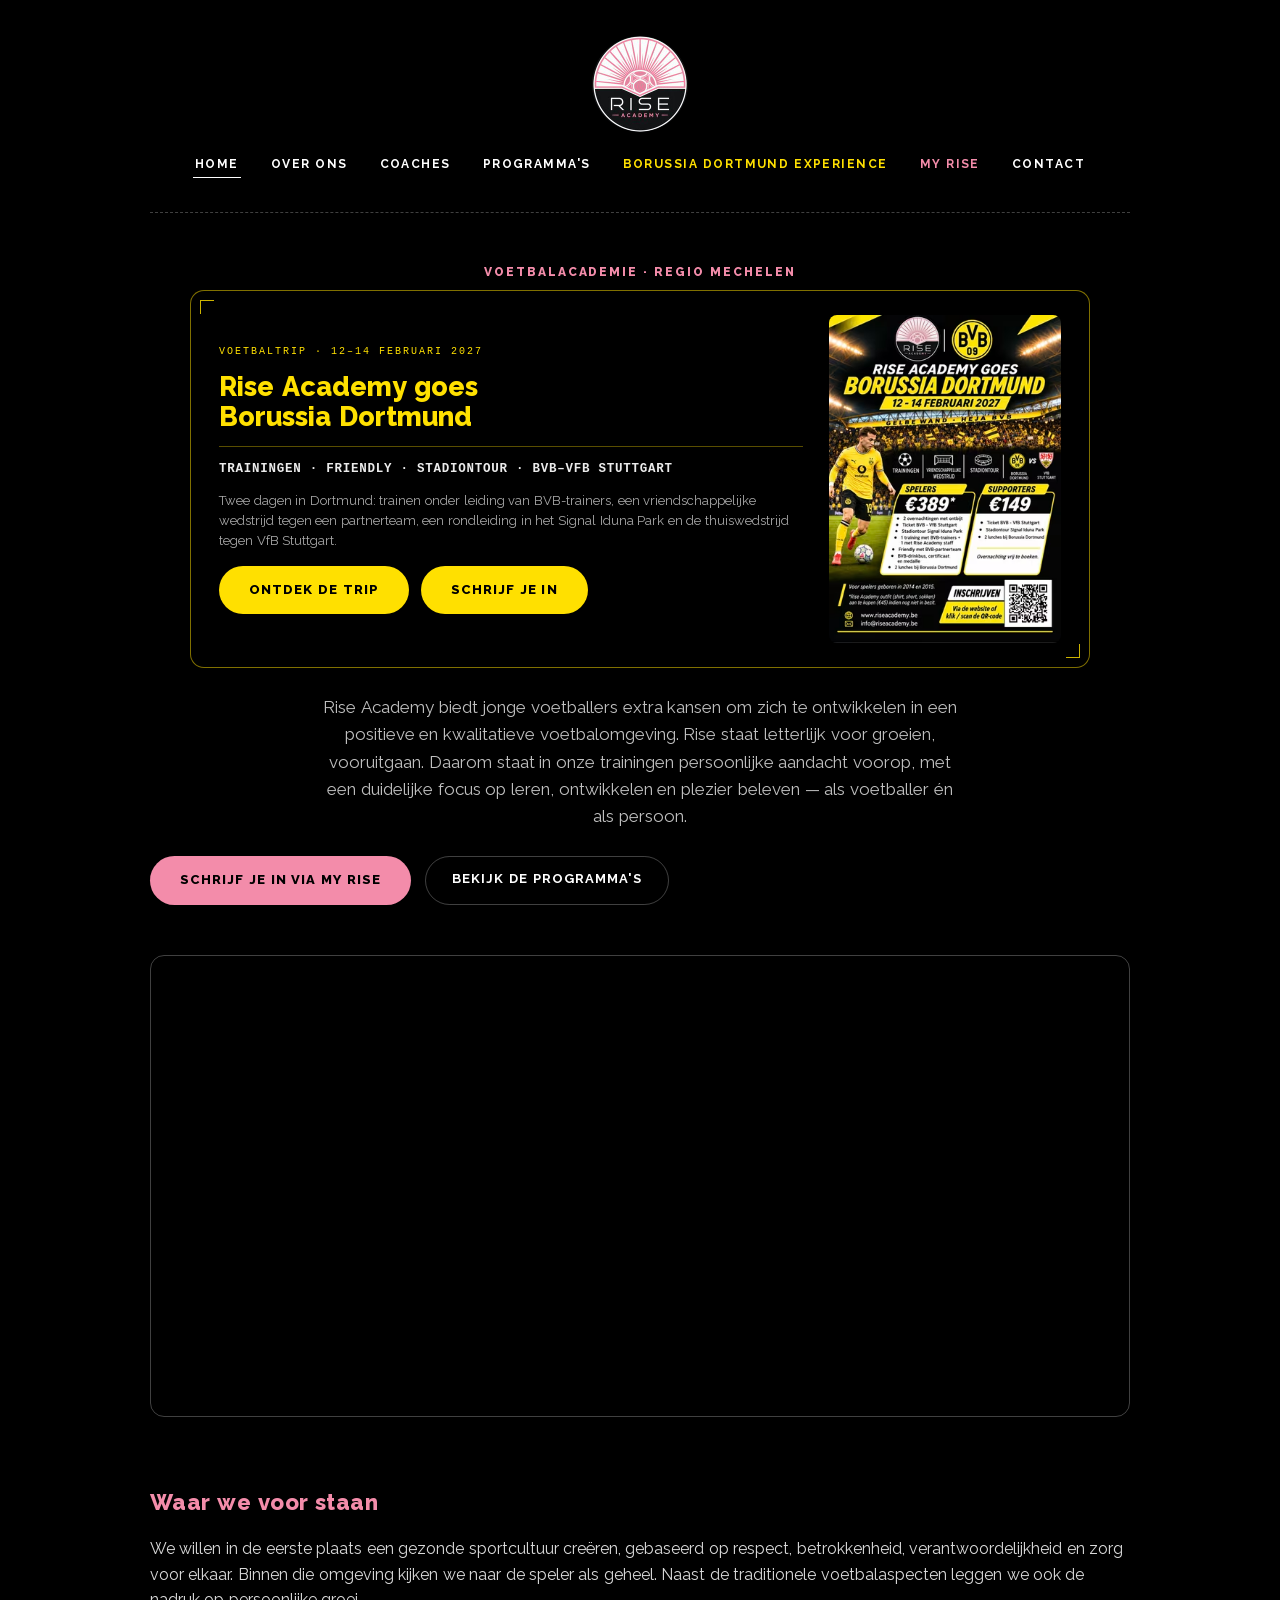
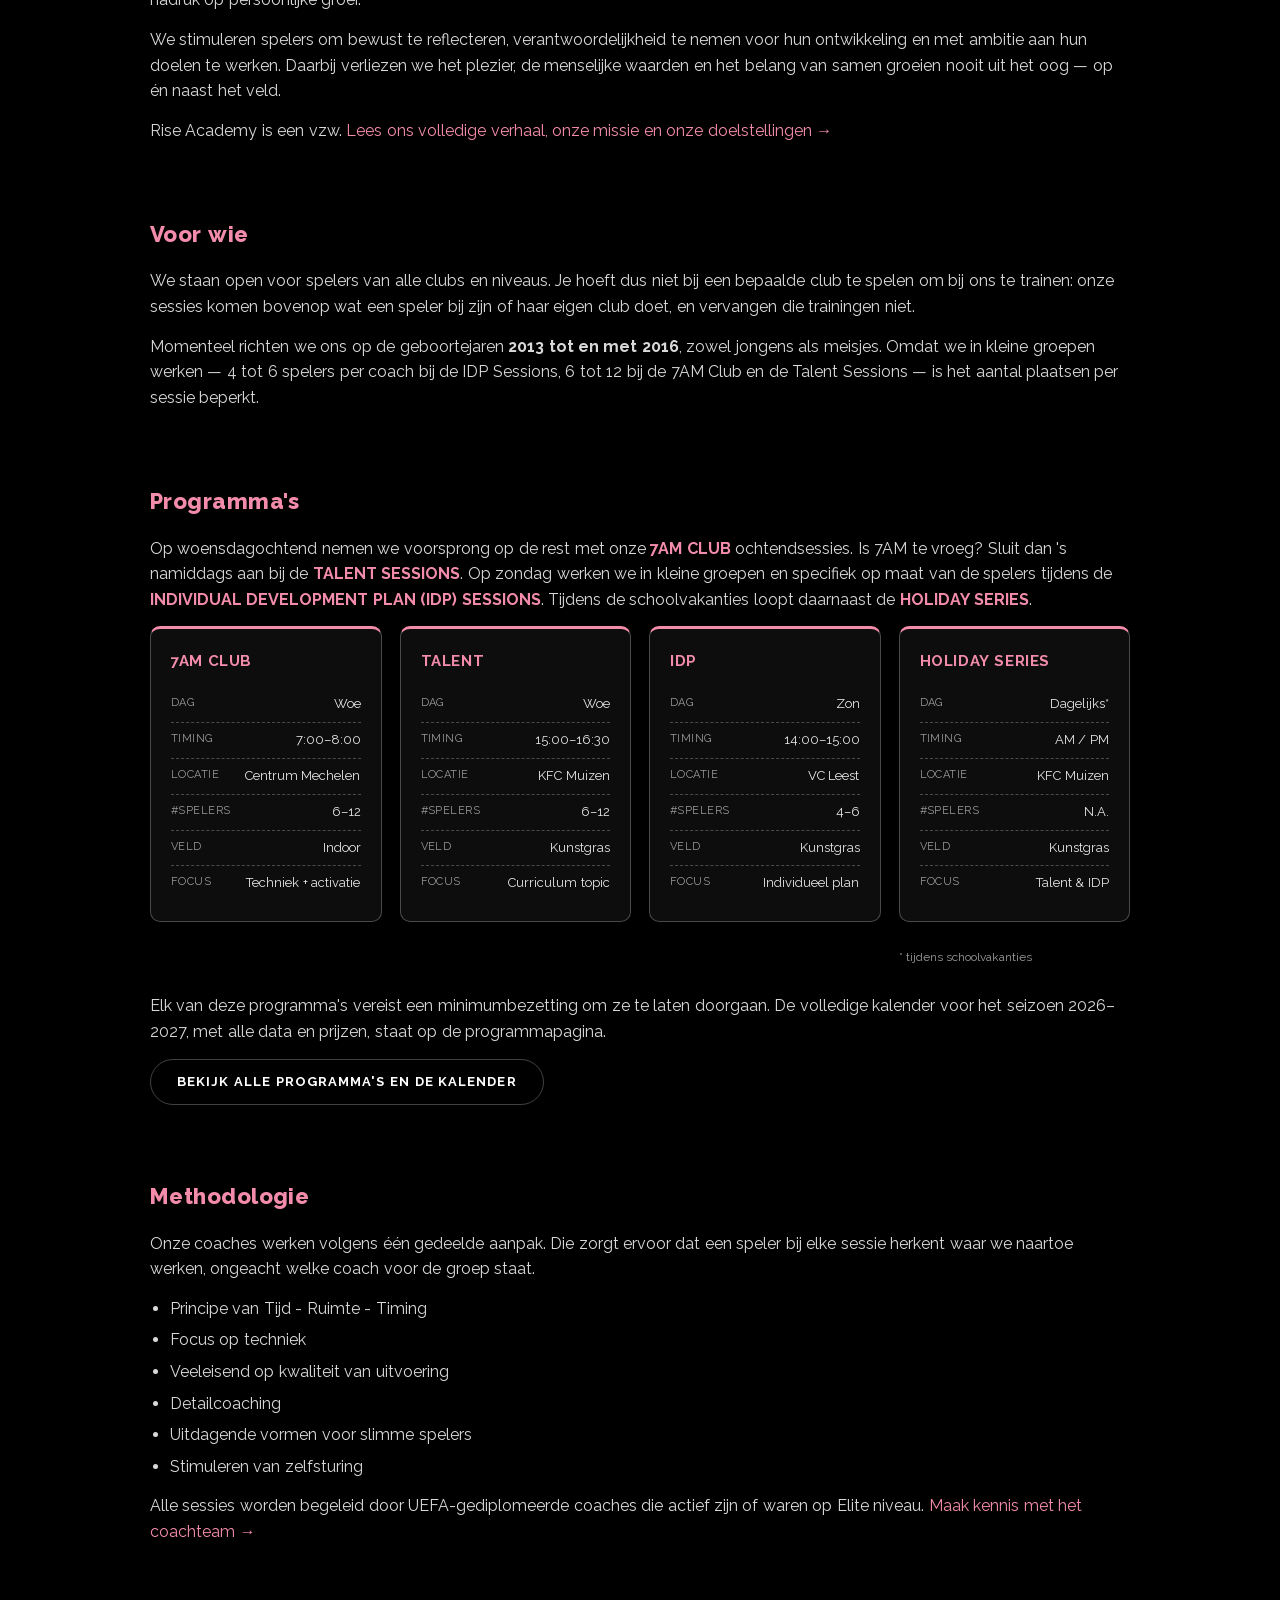
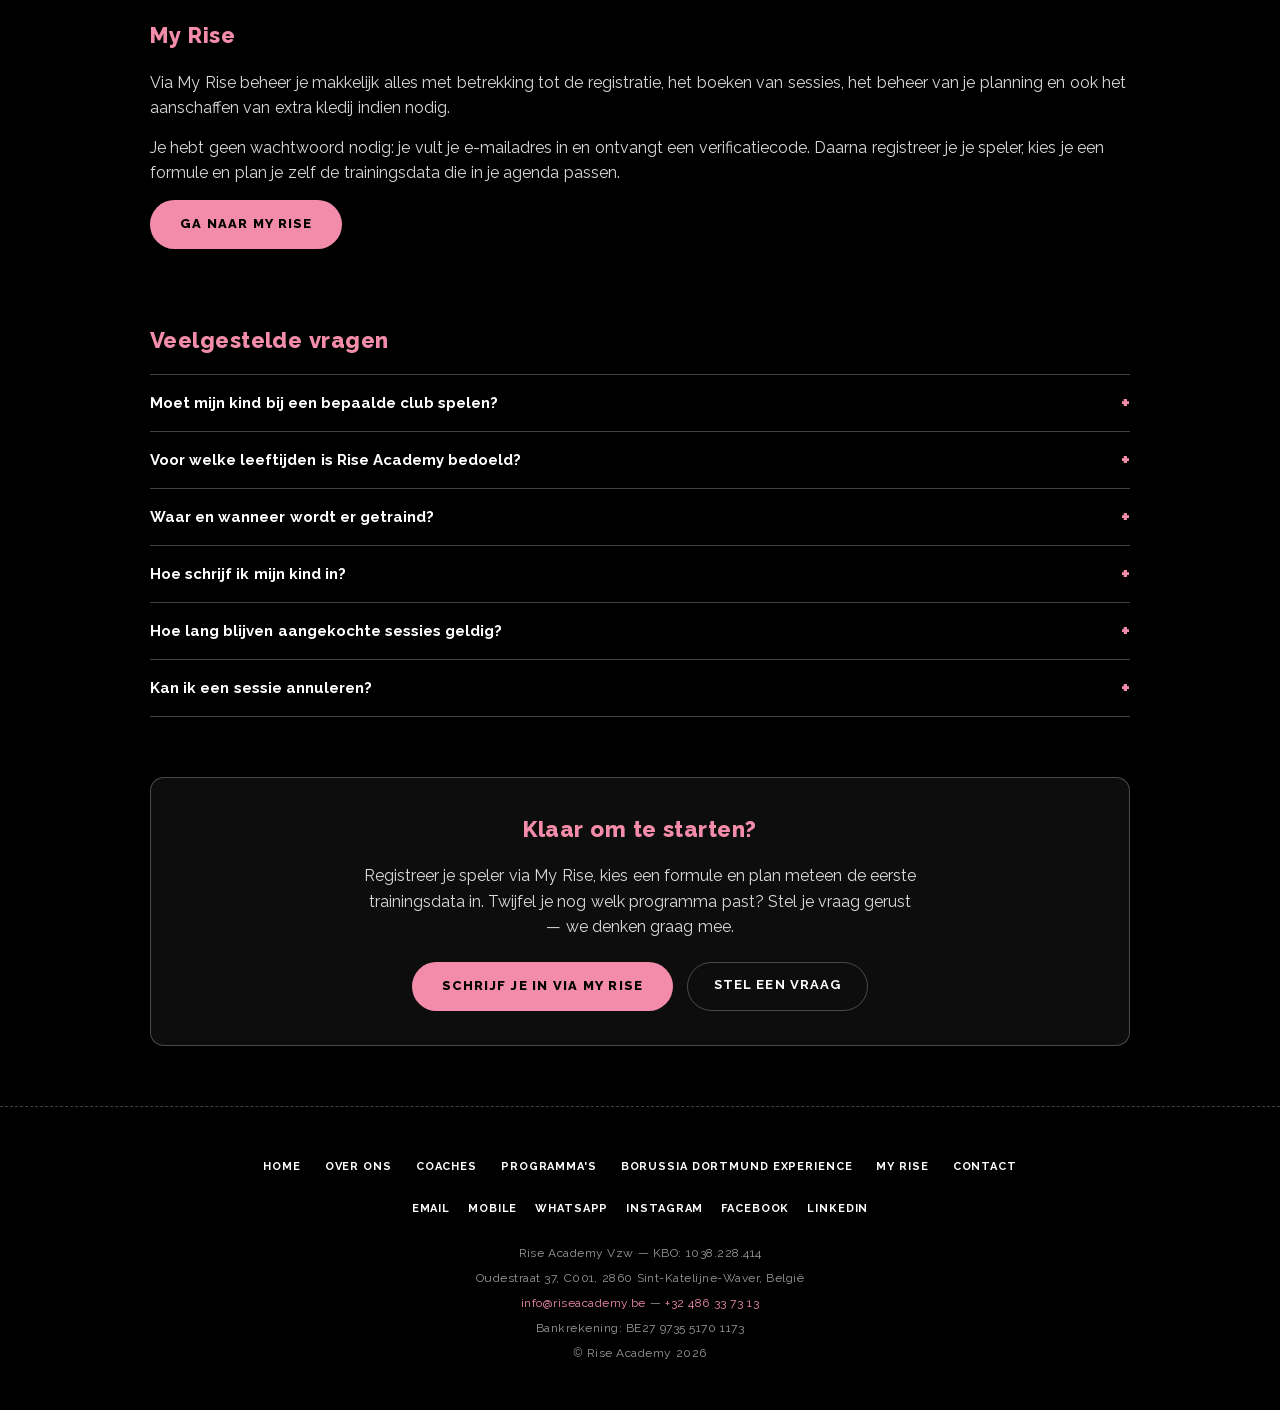
==== commit bc3acd9b: "Add files via upload" ====
--- a/index.html
+++ b/index.html
@@ -1108,8 +1108,8 @@
         </div>
         <a class="bvb-flyer" href="bvb.html" aria-label="Borussia Dortmund Experience, 12 tot 14 februari 2027 — bekijk de trip">
           <picture>
-            <source type="image/avif" srcset="assets/images/bvb-flyer-v2-320.avif 320w, assets/images/bvb-flyer-v2-520.avif 520w" sizes="(max-width:820px) 240px, 232px">
-            <img src="assets/images/bvb-flyer-v2-520.jpg" srcset="assets/images/bvb-flyer-v2-320.jpg 320w, assets/images/bvb-flyer-v2-520.jpg 520w" sizes="(max-width:820px) 240px, 232px" width="520" height="735" loading="lazy" decoding="async" alt="Flyer Rise Academy goes Borussia Dortmund, 12 tot 14 februari 2027">
+            <source type="image/avif" srcset="assets/images/bvb-flyer-v4-320.avif 320w, assets/images/bvb-flyer-v4-520.avif 520w" sizes="(max-width:820px) 240px, 232px">
+            <img src="assets/images/bvb-flyer-v4-520.jpg" srcset="assets/images/bvb-flyer-v4-320.jpg 320w, assets/images/bvb-flyer-v4-520.jpg 520w" sizes="(max-width:820px) 240px, 232px" width="520" height="735" loading="lazy" decoding="async" alt="Flyer Rise Academy goes Borussia Dortmund, 12 tot 14 februari 2027">
           </picture>
         </a>
       </div>
